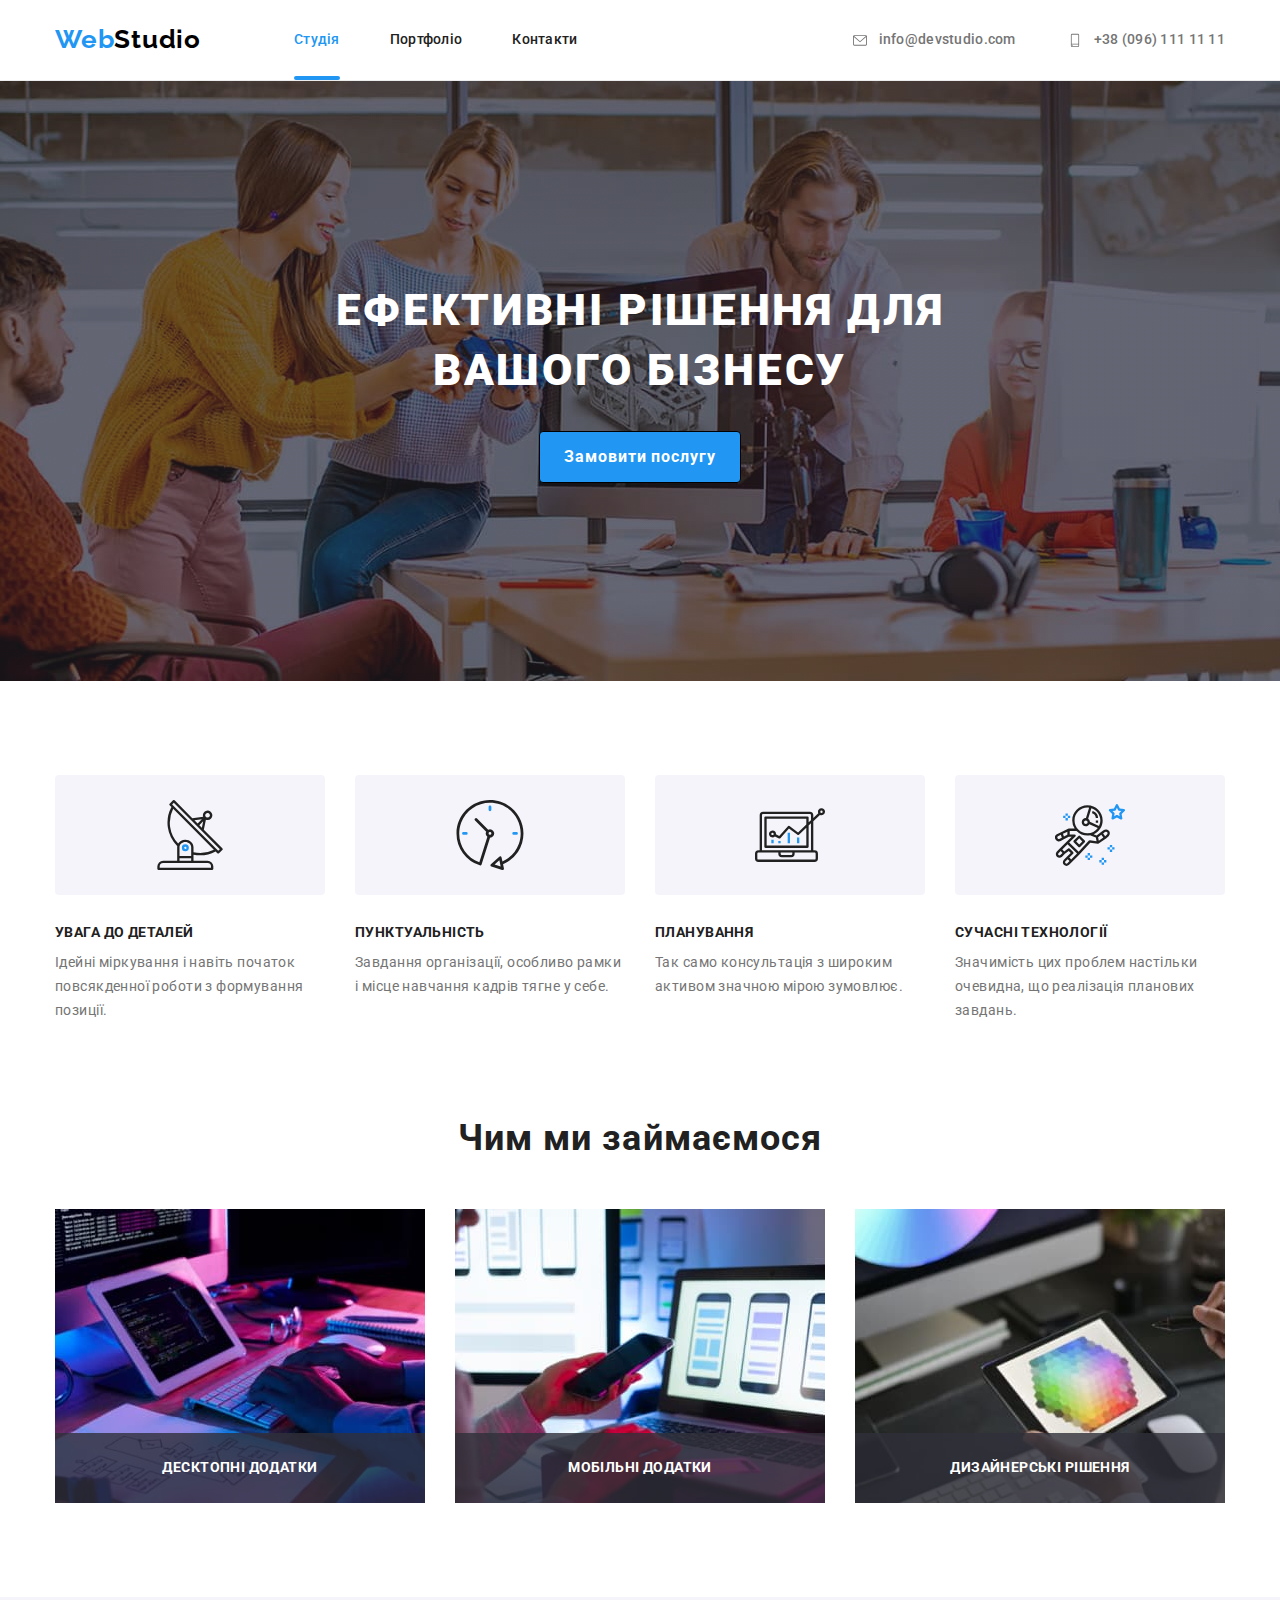
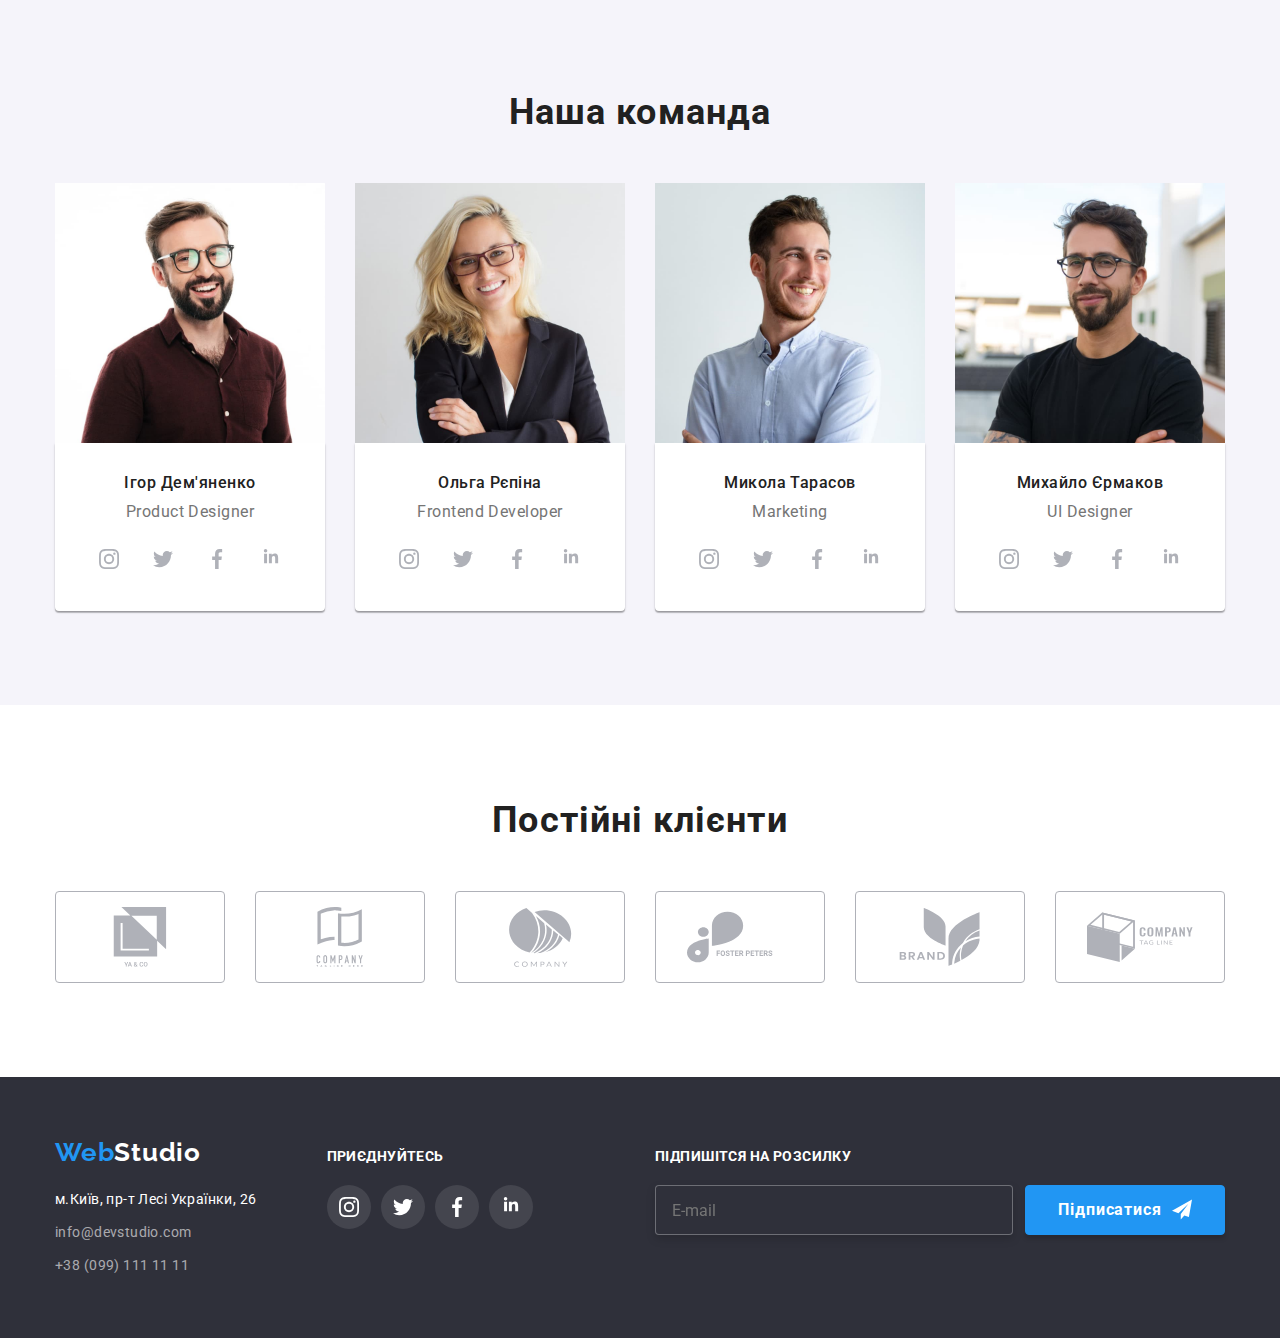
==== index.html @ d444d30b "add-files" ====
<!DOCTYPE html>
<html lang="uk">
  <head>
    <meta charset="UTF-8">
    <meta http-equiv="X-UA-Compatible" content="IE=edge">
    <meta name="viewport" content="width=device-width, initial-scale=1.0">
    <title lang="en">WebStudio (Version 2.1)</title>
    <link rel="preconnect" href="https://fonts.googleapis.com">
    <link rel="preconnect" href="https://fonts.gstatic.com" crossorigin>
    <link href="https://fonts.googleapis.com/css2?family=Raleway:wght@700&family=Roboto:wght@400;500;700;900&display=swap" rel="stylesheet">
    <link rel="stylesheet" href="./css/modern-normalize.css">
    <link rel="stylesheet" href="./css/styles.css">
  </head>
  <body>
    <header class="header-border">
      <div class="container main-nav"> 
        <nav class="main-nav">
          <a class="logo link" href="./index.html" lang="en"><span class="logo-web">Web</span><span class="logo-studio-header">Studio</span></a>
          <ul class="nav-list list">
            <li class="item"><a class="active current link" href="./index.html">Студія</a></li>
            <li class="item"><a class="active link" href="./portfolio.html">Портфоліо</a></li>
            <li class="item"><a class="active link" href="">Контакти</a></li>
          </ul>
        </nav>
        <ul class="header-contact list">
          <li class="item">
            <a class="header-icon-link link" href="mailto:info@devstudio.com" target="_blank" lang="en">
              <svg
                width="18"
                height="14"
                class="header-icons">
                <use href="./images/icons.svg#icon-envelope"/>
               </svg>info@devstudio.com
            </a>
          </li>
          
          <li class="item"> 
            <a class="header-icon-link link" href="tel:+380961111111">
              <svg
                width="18"
                height="14"
                class="header-icons">
                <use href="./images/icons.svg#icon-smartphone"/>
              </svg>+38 (096) 111 11 11
            </a>
          </li>
        </ul>
      </div>
    </header>
    <main>  
      <section class="section hero-bg">
        <div class="container">
          <h1 class="hero-title">Ефективні рішення для вашого бізнесу</h1>
          <button  class="hero-btn" type="button" data-modal-open>Замовити послугу</button>  
        </div>
      </section>    

      <section class="section">
        <div class="container">
          <h2 class="title" hidden>Наші пріорітети</h2>
          <ul class="skills list">
            <li class="item">
              <div class="skills-icon-place">
                <svg
                  width="70"
                  height="70"
                  class="skills-icon">
                  <use href="./images/icons.svg#icon-antenna"/>
                </svg>
              </div> 
              <h3 class="subtitle">Увага до деталей</h3>
              <p class="about">
                Ідейні міркування і навіть початок повсякденної роботи з формування позиції.
              </p>
            </li>
            <li class="item">
              <div class="skills-icon-place">
                <svg
                  width="70"
                  height="70"
                  class="skills-icon">
                  <use href="./images/icons.svg#icon-clock"/>
                </svg>
              </div> 
              <h3 class="subtitle">Пунктуальність</h3>
              <p class="about">
                Завдання організації, особливо рамки і місце навчання кадрів тягне у себе.
              </p>
            </li>
            <li class="item">
              <div class="skills-icon-place">
                <svg
                  width="70"
                  height="70"
                  class="skills-icon">
                  <use href="./images/icons.svg#icon-diagram"/>
                </svg>
              </div> 
              <h3 class="subtitle">Планування</h3>
              <p class="about">
                Так само консультація з широким активом значною мірою зумовлює.
              </p>
            </li>
            <li class="item">
              <div class="skills-icon-place">
                <svg
                  width="70"
                  height="70"
                  class="skills-icon">
                  <use href="./images/icons.svg#icon-astronaut"/>
                </svg>
              </div> 
              <h3 class="subtitle">Сучасні технології</h3>
              <p class="about">
                Значимість цих проблем настільки очевидна, що реалізація планових завдань.
              </p>
            </li>
          </ul>
        </div>
      </section>

      <section class="section no-padding">
        <div class="container">
          <h2 class="title">Чим ми займаємося</h2>
          <ul class="our-work list">
            <li class="item">
              <div class="img-box">
                <img src="./images/our_work/box_1.jpg" alt="чоловік працюючий за комп'ютером" width="370" height="294">
                <p class="label">Десктопні додатки</p>
              </div>
            </li>
            <li class="item">
              <div class="img-box">
                <img src="./images/our_work/box_2.jpg" alt="чоловік з телефоном в руці" width="370" height="294">
                <p class="label">Мобільні додатки</p>
              </div>
            </li>
            <li class="item">
              <div class="img-box">
                <img src="./images/our_work/box_3.jpg" alt="чоловік тримає в руці планшет" width="370" height="294">
                <p class="label">Дизайнерські рішення</p>
              </div>
            </li>
          </ul>
        </div>
      </section>

      <section class="section our-team-bg">
        <div class="container">
          <h2 class="title">Наша команда</h2>
          <ul class="our-team list list">
            <li class="item">
              <img
                src="./images/our_team/igor_demjanenko.jpg"
                alt="усміхнений чоловік"
                width="270"
                height="260">
              <div class="team-title">
                <h3 class="member-name">Ігор Дем'яненко</h3>
                <p class="member-about" lang="en">Product Designer</p>
                <ul class="team-soc-list list">
                    <li class="team-soc-items">
                      <a href="#" class="team-soc-link link">
                        <svg
                          width="20"
                          height="20"
                          class="team-soc-icons">
                        <use href="./images/icons.svg#icon-instagram"/>
                        </svg> 
                      </a>
                    </li>

                    <li class="team-soc-items">
                      <a href="#" class="team-soc-link link">
                        <svg
                          width="20"
                          height="20"
                          class="team-soc-icons">
                        <use href="./images/icons.svg#icon-twitter"/>
                        </svg> 
                      </a>
                    </li>

                    <li class="team-soc-items">
                      <a href="#" class="team-soc-link link">
                        <svg
                          width="20"
                          height="20"
                          class="team-soc-icons">
                        <use href="./images/icons.svg#icon-facebook"/>
                        </svg> 
                      </a>
                    </li>

                    <li class="team-soc-items">
                      <a href="#" class="team-soc-link link">
                        <svg
                          width="20"
                          height="20"
                          class="team-soc-icons">
                        <use href="./images/icons.svg#icon-linkedin"/>
                        </svg> 
                      </a>
                    </li>
                </ul>
              </div>
            </li>
            <li class="item">
              <img
                src="./images/our_team/olga_repina.jpg"
                alt="усміхнена жінка"
                width="270"
                height="260">
              <div class="team-title">
                <h3 class="member-name">Ольга Рєпіна</h3>
                <p class="member-about" lang="en">Frontend Developer</p>
                <ul class="team-soc-list list">
                    <li class="team-soc-items">
                      <a href="#" class="team-soc-link link">
                        <svg
                          width="20"
                          height="20"
                          class="team-soc-icons">
                        <use href="./images/icons.svg#icon-instagram"/>
                        </svg> 
                      </a>
                    </li>
                    <li class="team-soc-items">
                      <a href="#" class="team-soc-link link">
                        <svg
                          width="20"
                          height="20"
                          class="team-soc-icons">
                        <use href="./images/icons.svg#icon-twitter"/>
                        </svg> 
                      </a>
                    </li>
                    <li class="team-soc-items">
                      <a href="#" class="team-soc-link link">
                        <svg
                          width="20"
                          height="20"
                          class="team-soc-icons">
                        <use href="./images/icons.svg#icon-facebook"/>
                        </svg> 
                      </a>
                    </li>
                    <li class="team-soc-items">
                      <a href="#" class="team-soc-link link">
                        <svg
                          height="20"
                          class="team-soc-icons">
                        <use href="./images/icons.svg#icon-linkedin"/>
                        </svg> 
                      </a>
                    </li>
                </ul>
              </div>
            </li>
            <li class="item">
              <img
                src="./images/our_team/nikolay_tarasov.jpg"
                alt="усміхнений чоловік"
                width="270"
                height="260">
              <div class="team-title">
                <h3 class="member-name">Микола Тарасов</h3>
                <p class="member-about" lang="en">Marketing</p>
                <ul class="team-soc-list list">
                    <li class="team-soc-items">
                      <a href="#" class="team-soc-link link">
                        <svg
                          width="20"
                          height="20"
                          class="team-soc-icons">
                        <use href="./images/icons.svg#icon-instagram"/>
                        </svg> 
                      </a>
                    </li>
                    <li class="team-soc-items">
                      <a href="#" class="team-soc-link link">
                        <svg
                          width="20"
                          height="20"
                          class="team-soc-icons">
                        <use href="./images/icons.svg#icon-twitter"/>
                        </svg> 
                      </a>
                    </li>
                    <li class="team-soc-items">
                      <a href="#" class="team-soc-link link">
                        <svg
                          width="20"
                          height="20"
                          class="team-soc-icons">
                        <use href="./images/icons.svg#icon-facebook"/>
                        </svg> 
                      </a>
                    </li>
                    <li class="team-soc-items">
                      <a href="#" class="team-soc-link link">
                        <svg
                          width="20"
                          height="20"
                          class="team-soc-icons">
                        <use href="./images/icons.svg#icon-linkedin"/>
                        </svg> 
                      </a>
                    </li>
                </ul>
              </div>
              </li>
            <li class="item">
              <img
                src="./images/our_team/mihail_ermakov.jpg"
                alt="усміхнений чоловік"
                width="270"
                height="260">
              <div class="team-title">
                <h3 class="member-name">Михайло Єрмаков</h3>
                <p class="member-about" lang="en">UI Designer</p>
                <ul class="team-soc-list list">
                    <li class="team-soc-items">
                      <a href="#" class="team-soc-link link">
                        <svg
                          width="20"
                          height="20"
                          class="team-soc-icons">
                        <use href="./images/icons.svg#icon-instagram"/>
                        </svg> 
                      </a>
                    </li>

                    <li class="team-soc-items">
                      <a href="#" class="team-soc-link link">
                        <svg
                          width="20"
                          height="20"
                          class="team-soc-icons">
                        <use href="./images/icons.svg#icon-twitter"/>
                        </svg> 
                      </a>
                    </li>

                    <li class="team-soc-items">
                      <a href="#" class="team-soc-link link">
                        <svg
                          width="20"
                          height="20"
                          class="team-soc-icons">
                        <use href="./images/icons.svg#icon-facebook"/>
                        </svg> 
                      </a>
                    </li>

                    <li class="team-soc-items">
                      <a href="#" class="team-soc-link link">
                        <svg
                          width="20"
                          height="20"
                          class="team-soc-icons">
                        <use href="./images/icons.svg#icon-linkedin"/>
                        </svg> 
                      </a>
                    </li>
                </ul>
              </div>
            </li>
          </ul>
        </div>
      </section>

      <section class="section">
        <div class="client-section container">
          <h2 class="title">Постійні клієнти</h2>
          <ul class="client-list list">
            <li class="client-item">
              <a href="#" class="client-link link">
                <svg
                  width="106"
                  height="60"
                  class="client-icon">
                  <use href="./images/icons.svg#icon-client"/>
                </svg> 
              </a>
            </li>
            <li class="client-item">
              <a href="#" class="client-link link">
               <svg
                 width="106"
                 height="60"
                 class="client-icon">
                 <use href="./images/icons.svg#icon-client1"/>
               </svg> 
              </a>
            </li>
            <li class="client-item">
              <a href="#" class="client-link link">
                  <svg
                    width="106"
                    height="60"
                    class="client-icon">
                    <use href="./images/icons.svg#icon-client2"/>
                  </svg> 
              </a>
            </li>
            <li class="client-item">
              <a href="#" class="client-link link">
                <svg
                  width="106"
                  height="60"
                  class="client-icon">
                  <use href="./images/icons.svg#icon-client3"/>
                </svg> 
              </a>
            </li>
            <li class="client-item">
              <a href="#" class="client-link link">
                <svg
                 width="106"
                 height="60"
                 class="client-icon">
                 <use href="./images/icons.svg#icon-client4"/>
                </svg> 
              </a>
            </li>
            <li class="client-item">
              <a href="#" class="client-link link">
                <svg
                 width="106"
                 height="60"
                 class="client-icon">
                 <use href="./images/icons.svg#icon-client5"/>
               </svg> 
              </a>
            </li>
          </ul>

        </div>
      </section>
    </main>

<!-- FOOTER -->

    <footer class="footer">
      <div class="footer-blocks container">
        <div>
          <a class="logo-footer link" href="./index.html" lang="en"><span class="logo-web">Web</span><span class="logo-studio-footer">Studio</span></a>
          <ul class="footer-adress-block list">
            <li>
              <a class="footer-adress link" href="https://goo.gl/maps/M9eBpiQ83PVmo5ni9" target="_blank">м.Київ, пр-т Лесі Українки, 26</a>
            </li>
            <li>
              <a class="footer-contact link" href="mailto:info@example.com" target="_blank">info@devstudio.com</a>
            </li>
            <li>
              <a class="footer-contact link" href="tel:+380991111111"> +38 (099) 111 11 11</a>
            </li>
          </ul>
        </div>
        <div class="footer-soc-links">
          <p class="join-title">приєднуйтесь</p>
          <ul class="join-list list">
            <li class="footer-soc-items">
              <a href="#" class="footer-soc-link link">
                <svg width="20" height="20"
                  class="footer-soc-icons">
                  <use href="./images/icons.svg#icon-instagram"/>
                </svg> 
              </a>
            </li>
            <li class="footer-soc-items">
              <a href="#" class="footer-soc-link link">
                <svg width="20" height="20"
                  class="footer-soc-icons">
                  <use href="./images/icons.svg#icon-twitter"/>
                </svg> 
              </a>
            </li>
            <li class="footer-soc-items">
              <a href="#" class="footer-soc-link link">
                <svg width="20" height="20"
                  class="footer-soc-icons">
                  <use href="./images/icons.svg#icon-facebook"/>
                </svg> 
              </a>
            </li>
            <li class="footer-soc-items">
              <a href="#" class="footer-soc-link link">
                <svg width="20" height="20"
                  class="footer-soc-icons">
                  <use href="./images/icons.svg#icon-linkedin"/>
                </svg>
              </a>
            </li>
          </ul>
        </div>

        <div class="footer-email-block"> 
          <p class="join-title">підпишітся на розсилку</p>
          <form class="footer-join-box"> 
            <input type="email" class="footer-email-input" placeholder="E-mail">
            <button type="submit" class="footer-button">Підписатися
              <svg class="join-icon" width="30" height="30" >
                <use href="./images/icons.svg#icon-sign-up"/>
              </svg>        
            </button>
          </form>
        </div>

      </div>    
    </footer>
  
    <!-- backdrop -->
    
    <div class="backdrop is-hidden" data-modal>
      <div class="modal">
        <button type="button" class="modal-button-close" data-modal-close>
          <svg class="icon-close">
            <use href="./images/icons.svg#button-close"/>
          </svg>
        </button>
        <p class="modal-title">Залиште свої дані, ми вам передзвонимо</p>
        
        <form class="modal-form">
            <div class="modal-item">
              <label class="label-name">Ім'я</label>
                <div class="input-field">
                  <input type="text" class="modal-input" name="name">
                  <svg class="icon-modal" width="18" height="18" >
                    <use href="./images/icons.svg#icon-person-modal"/>
                  </svg>
                </div>
            </div>
            
            <div class="modal-item">
              <label class="label-name">Телефон</label>
                <div class="input-field">
                  <input type="tel" class="modal-input" name="tel">
                  <svg class="icon-modal" width="18" height="18" >
                    <use href="./images/icons.svg#icon-phone-modal"/>
                  </svg>
                </div>
            </div>
            
            <div class="modal-item">
              <label class="label-name">Пошта</label>
                <div class="input-field">
                  <input type="email" class="modal-input" name="email">
                  <svg class="icon-modal" width="18" height="18" >
                    <use href="./images/icons.svg#icon-email-modal"/>
                  </svg>
                </div>
            </div>
                      
            <div class="modal-item no-margin">
                <label class="label-name">Коментар</label>
                  <textarea name="comment" class="modal-comment" placeholder="Введіть текст"></textarea>
            </div>

          <div class="condition">
            <input class="condition-input" type="checkbox" name="condition-checkbox" id="condition-label">
            <label for="condition-label" class="condition-label">
              <span class="condition-icon">
                <svg>
                  <use href="./images/icons.svg#check-icon"/>
                </svg>
              </span>Погоджуюся з росилкою та приймаю
              <a class="link" href="#" target="_blank">
              <span class="condition-link">Умови договору</span>
              </a>   
            </label>
          </div>

          <button class="submit-button" type="submit">Відправити</button>
        </form>
      </div>
    </div>
    <script src="./js/modal.js"></script>
  </body>
</html>
---- css/styles.css ----
:root {
    --primary-page-color: #ffffff;
    --secondary-page-color: #F5F4FA;
    --primary-text-color: #212121;
    --secondary-text-color: #757575;
    --active-text-color: #2196F3;
    --not-active-icon-color: #AFB1B8;
    --overlay-project-color: rgba(33, 150, 243, 0.9);
    --cubic-bezier-primary: cubic-bezier(0.4, 0, 0.2, 1);
}

body {
    background-color:var(--primary-page-color);
    color: var(--primary-text-color);
    font-family: Roboto, sans-serif;
}

img {
    display: block;
    max-width: 100%;
    height: auto;
}

h1,
h2,
h3,
p,
ul {
    margin: 0;
}

.link {
    text-decoration: none;
}

.list {
    list-style-type: none;

    padding: 0;
    margin: 0;
}

.section {
    padding: 94px 0px;
}

.section.no-padding {
    padding-top: 0px;
}

.container {
    width: 1200px;
    margin: 0 auto;
    padding: 0 15px;
}

/*header styles*/

.logo {
    padding-top: 24px;
    padding-bottom: 25px;

    font-family: Raleway, sans-serif;
    font-weight: 700;
    font-size: 26px;
    line-height: 1.19;
    letter-spacing: 0.03em;
}
.logo-web {
    color: var(--active-text-color);
}

.logo-studio-header {
    color: #000000;
}

.main-nav {
    display: flex;
    align-items: center;
}

.nav-list {
    display: flex;
    margin-left: 93px;
}

.nav-list .item:not(:last-child) {
    margin-right: 50px;
} 

.nav-list .link {
    color:inherit;
    padding: 32px 0;
    display: block;

    font-weight: 500;
    font-size: 14px;
    line-height: 1.14;
    letter-spacing: 0.02em;

    transition-property: color;
    transition-duration: 250ms;
    transition-timing-function: var(--cubic-bezier-primary);
}

.header-contact .link {
    margin-left: auto;
    padding: 32px 0px;

    color: var(--secondary-text-color);
    font-weight: 500;
    font-size: 14px;
    line-height: 1.14;
    letter-spacing: 0.02em;

    transition-property: color;
    transition-duration: 250ms;
    transition-timing-function: var(--cubic-bezier-primary);
}

.nav-list .link:hover,
.nav-list .link:focus,
.header-contact .link:hover,
.header-contact .link:focus {
    color: var(--active-text-color);
}

.active {
    position: relative;
}

.active.current::after {
    content: "";
    position: absolute;
    bottom: 0px;

    display: block;
    width: 100%;
    height: 4px;
    background-color: var(--active-text-color);
    border-radius: 4px;
}

.nav-list .current {
    color: var(--active-text-color);
}

.header-contact {
    display: flex;
    margin-left: auto;
}

.header-contact .item:not(:last-child) {
    margin-right: 50px;
}

.header-icons {
    fill: currentColor;
    margin-right: 10px;
}

.header-icon-link {
    display: flex;
    align-items: center
}

.header-border {
    border-bottom: 1px solid #ECECEC;
}
/* main styles */

/* Hero styles */

.hero-bg {
    padding: 200px 0;
    margin: 0 auto;
    max-width: 1600px;
    max-height: 600px;

    text-align: center;
    background-color: #C4C4C4;
    background-image: linear-gradient(rgba(47, 48, 58, 0.4), rgba(47, 48, 58, 0.4)),
    url('../images/hero.jpg');
    background-repeat: no-repeat;
    background-position: center;
    background-size: cover;
    background-position: center;
}

.hero-title {
    width: 696px;
    margin: 0 auto 30px;
    color: #ffffff;
    font-weight: 900;
    font-size: 44px;
    line-height: 1.36;
    text-align: center;
    letter-spacing: 0.06em;
    text-transform: uppercase;
}

.hero-btn {
    padding: 10px 24px;    
    background-color: #2196F3;
    color: #ffffff;
    cursor: pointer;
    font-family:inherit;
    font-weight: 700;
    font-size: 16px;
    line-height: 1.88;
    letter-spacing: 0.06em;
    border: 1px solid #000000;
    border-radius: 4px;
}

/* Skills section */

.nopadding {
    padding-bottom: -94px;
}

.skills {
    display: flex;
}

.skills-icon-place {
    margin-bottom: 30px         ;
    display: flex;
    width: 270px;
    height: 120px;
    background-color: var(--secondary-page-color);
    border-radius: 4px;
    justify-content: center;
    align-items: center;
    
}

.skills .item:not(:last-child) {
    margin-right: 30px;
}


.skills-title {
    font-weight: 700;
    font-size: 36px;
    line-height: 1.17;
    text-align: center;
    letter-spacing: 0.03em;
}

.subtitle {
    margin-bottom: 10px;

    font-weight: 700;
    font-size: 14px;
    line-height: 1.14;
    letter-spacing: 0.03em;
    text-transform: uppercase;
}
.about {
    color: var(--secondary-text-color);
    font-size: 14px;
    line-height: 1.71;
    letter-spacing: 0.03em;
}

/* our-works section*/

.our-work {
    display: flex;
    flex-wrap: wrap;
    gap: 30px;
}

.our-work .item {
    flex-basis: calc(100%-60px) / 3;
}

.title {
    margin-bottom: 50px;

    font-weight: 700;
    font-size: 36px;
    line-height: 1.17;
    text-align: center;
    letter-spacing: 0.03em;
}

.img-box {
    display: flex;
    position: relative;
}

.label {
    

    position: absolute;
    width: 100%;
    height: 70px;
    bottom: 0;
    padding-top: 27px;
    padding-bottom: 27px;

    color: #ffffff;
    background-color: rgba(47, 48, 58, 0.8);
    font-weight: 700;
    font-size: 14px;
    line-height: 1.14;
    text-align: center;
    letter-spacing: 0.03em;
    text-transform: uppercase;
}

/* our-team section*/

.our-team-bg {
    background-color: var(--secondary-page-color);
}

.our-team {
    display: flex;
    flex-wrap: wrap;
    gap:30px;
}

.our-team .item {
    flex-basis: calc(100%-90px) / 4;
}

.team-title {
    padding-top:  30px;
    padding-bottom: 30px;
    
    background-color: var(--primary-page-color);
    box-shadow: 0px 1px 3px rgba(0, 0, 0, 0.12), 0px 1px 1px rgba(0, 0, 0, 0.14), 0px 2px 1px rgba(0, 0, 0, 0.2);
    border-radius: 0px 0px 4px 4px;
}
.member-name {
    margin-bottom: 10px;

    font-weight: 500;
    font-size: 16px;
    line-height: 1.19;
    letter-spacing: 0.03em;
    text-align: center;
}
.member-about {
    color: var(--secondary-text-color);
    font-size: 16px;
    line-height: 1.19;
    letter-spacing: 0.03em;
    text-align: center  ;
    margin-bottom: 16px;
}

.team-soc-list {
    display: flex;
    justify-content: center;
    align-items: center;
}

.team-soc-items {
    width: 44px;
    height: 44px;
 }

 .team-soc-link {
    fill: var(--not-active-icon-color);
    display: flex;
    width: 100%;
    height: 100%;
    border-radius: 50%;
    justify-content: center;
    align-items: center;

    transition-property: fill, background-color;
    transition-duration: 250ms;
    transition-timing-function: var(--cubic-bezier-primary);
}

.team-soc-link:hover,
.team-soc-link:focus {
    fill: #ffffff;
    background-color: var(--active-text-color);
}

.team-soc-items:not(:last-child) {
    margin-right: 10px;
}
/*Clients*/

.client-list {
    display: flex;
    margin-right: auto;
    margin-left: auto;
}

.client-item:not(:last-child) {
    margin-right: 30px;
}

.client-link {
    width: 170px;
    height: 92px;
    display: flex;
    fill:var(--not-active-icon-color);
    align-items: center;
    justify-content: center;
    border: #AFB1B8 1px solid;
    border-radius: 4px;
    
    transition-property: fill, border-color;
    transition-duration: 250ms;
    transition-timing-function: var(--cubic-bezier-primary);
}

.client-link:hover,
.client-link:focus {
    fill: var(--active-text-color);
    border-color: var(--active-text-color);
}   


/* footer styles */

.footer  {
    padding-bottom: 60px;
    padding-top: 60px;
    background-color: #2F303A;
;
}

.logo-studio-footer{
    color: #ffffff;
}

.logo-footer {
    margin-bottom: 20px;
    display: inline-block;

    font-family: Raleway, sans-serif;
    font-weight: 700;
    font-size: 26px;
    line-height: 1.19;
    letter-spacing: 0.03em;
}

.footer-adress-block {
    display: flex;
    flex-direction: column;
    gap: 9px;
}

.footer-adress {
    color: #ffffff;
    font-size: 14px;
    line-height: 1.71;
    letter-spacing: 0.03em;

    transition-property: color;
    transition-duration: 250ms;
    transition-timing-function: var(--cubic-bezier-primary);
}

.footer-contact {
    color: rgba(255, 255, 255, 0.6);
    font-size: 14px;
    line-height: 1.71;
    letter-spacing: 0.03em;

    transition-property: color;
    transition-duration: 250ms;
    transition-timing-function: var(--cubic-bezier-primary);
}

.footer-adress:hover,
.footer-adress:focus,
.footer-contact:hover,
.footer-contact:focus {
    color: var(--active-text-color);
}

.footer-blocks {
    display: flex;
    align-items: baseline;
}



.footer-soc-items {
    width: 44px;
    height: 44px;
 }

 .footer-soc-link {
    fill: #ffffff;
    background-color: rgba(255, 255, 255, 0.1);
    display: flex;
    width: 100%;
    height: 100%;
    border-radius: 50%;
    justify-content: center;
    align-items: center;

    transition-property: background-color;
    transition-duration: 250ms;
    transition-timing-function: var(--cubic-bezier-primary);
}

.footer-soc-link:hover,
.footer-soc-link:focus {
    background-color: var(--active-text-color);
}

.footer-soc-items:not(:last-child) {
    margin-right: 10px;
}

.footer-soc-links {
    margin-left: 70px;
}

.join-list {
    display: flex;
    justify-content: center;
    align-items: center;
}

.join-title {   
    margin-bottom: 20px;

    font-weight: 700;
    font-size: 14px;
    line-height: 1.14;
    letter-spacing: 0.03em;
    text-transform: uppercase;  
    color: #FFFFFF;
}

.footer-email-block {
    margin-left: auto;
}

.footer-join-box {
    display: flex;
}

.join-icon {
    padding-left: 10px;
}

.footer-button {
    display: flex;
    align-items: center;
    justify-content: center;
    width: 200px;
    height: 50px;
    margin-left: 12px;
    cursor: pointer;

    font-weight: 700;
    font-size: 16px;
    line-height: 1.88;
    letter-spacing: 0.06em;

    color: #ffffff;
    background-color: var(--active-text-color);
    border: 1px solid var(--active-text-color);
    box-shadow: 0px 4px 4px rgba(0, 0, 0, 0.15);
    border-radius: 4px;
}

.footer-email-input {
    width: 358px;
    height: 50px;
    padding-left: 16px;
    background-color: #2F303A;
    color: #ffffff;
    border: 1px solid rgba(255, 255, 255, 0.3);
    filter: drop-shadow(0px 4px 4px rgba(0, 0, 0, 0.15));
    border-radius: 4px;

}

/*PORTFOLIO main*/


/* filter buttons */

.filter {
    display: flex;
    justify-content: center;
    margin-bottom: 50px;
}

.filter .item:not(:last-child) {
    margin-right: 8px;
}

.filter-btn {
    padding: 6px 22px;
    background-color: #F5F4FA;
    border-radius: 4px;
    border: none;
    cursor: pointer;
    font-family: inherit;
    color: var(--primary-text-color);
    font-weight: 500;   
    font-size: 16px;
    line-height: 1.62;
    text-align: center;
    letter-spacing: 0.03em;

    transition-property: background-color, box-shadow, color;
    transition-duration: 250ms;
    transition-timing-function: var(--cubic-bezier-primary);
}

.filter-btn:hover,
.filter-btn:focus {
    background-color: var(--active-text-color);
    color: #ffffff;
    box-shadow: 0px 4px 4px rgba(0, 0, 0, 0.25);    
}
/* Portfolio Projects set */

.project-set {
    display: flex;
    flex-wrap: wrap;
    gap: 30px;    
}

.project-link {
    color: var(--primary-text-color);
    transition: box-shadow 250ms var(--cubic-bezier-primary);
}

.project-link:hover {
    box-shadow: 0px 4px 4px rgba(0, 0, 0, 0.25);
}

.project-name {
    font-weight: 700;
    font-size: 18px;
    line-height: 2;
    letter-spacing: 0.06em;
    margin-bottom: 4px;
}

.project-about {
    color: var(--secondary-text-color);
    font-size: 16px;
    line-height: 1.86;  
    letter-spacing: 0.03em;
}

.project-title {
    padding: 20px 24px;

    border-right: 1px solid #eeeeee;
    border-bottom: 1px solid #eeeeee;
    border-left: 1px solid #eeeeee;

}

.project-link {
    display: block;
}

.thumb {
    position: relative;
    overflow: hidden;
}

.overlay-project {
    position: absolute;
    display: flex;

    width: 100%;
    height: 100%;
    top: 0;
    transform: translateY(100%);
    
    background-color: var(--overlay-project-color);

    font-family: 'Roboto';
    font-style: normal; 
    font-weight: 400;
    font-size: 18px;
    line-height: 1.65;
    letter-spacing: 0.03em;
    color: #ffffff;
    align-items: center;
    justify-content: center;

    
    transition-property:  transform;
    transition-duration: 250ms;
    transition-timing-function: var(--cubic-bezier-primary);
}

.project-link:hover .overlay-project {
    transform: translateY(0);
}

.overlay-text {
    width: 322px;
}

/* backdrop */

.backdrop {
    position: fixed;
    top: 0px;
    left: 0px;

    width: 100%;
    height: 100%;
    background-color: rgba(0, 0, 0, 0.2);
    opacity: 1;

    transition-property: opacity;
    transition-duration: 250ms;
    transition-timing-function: var(--cubic-bezier-primary);

}

.backdrop.is-hidden {
    opacity: 0;
    pointer-events: none;
   
}

.modal {
    position: absolute;
    
    width: 528px;
    height: 581px;
    background-color: #ffffff;

    padding: 40px;    

    box-shadow: 0px 1px 3px rgba(0, 0, 0, 0.12), 0px 1px 1px rgba(0, 0, 0, 0.14), 0px 2px 1px rgba(0, 0, 0, 0.2);
    border-radius: 4px;

    top: 50%;
    left: 50%;

    transform: translate(-50%, -50%) scale(1);

    transition-property: transform;
    transition-duration: 250ms;
    transition-timing-function: var(--cubic-bezier-primary);
    
}
    

.backdrop.is-hidden .modal {
    transform: translate(-50%, -50%) scale(0.1);
}

.modal-button-close {
    position: absolute;
    right: 8px;
    top: 8px;
    
    width: 30px;
    height: 30px;
    border: 1px solid rgba(0, 0, 0, 0.1);
    border-radius: 50%;
    background-color: transparent;
    cursor: pointer;

    transition: fill 250ms var(--cubic-bezier-primary);
    
}

.modal-button-close:hover {
    fill: var(--active-text-color);
}

.icon-close {
    width: 100%;
    height: 100%;
}

.modal-title {
    color: var(--primary-text-color);
    font-weight: 700;
    font-size: 20px;
    line-height: 1.15;
    text-align: center;
    letter-spacing: 0.03em;

    margin-bottom: 12px;
    }

.modal-item {
    margin-bottom: 10px;
}

.modal-item.no-margin {
    margin-bottom: 0px;
}

.modal-input {
    width: 100%;
    height: 40px;

    padding-left: 42px;     

    border: 1px solid rgba(33, 33, 33, 0.2);
    border-radius: 4px;
    outline: 1px var(--active-text-color);

    transition-property: border-color;
    transition-duration: 250ms;
    transition-timing-function: var(--cubic-bezier-primary);
}

.icon-modal {
    position: absolute;
    top: 50%;
    left: 12px;
    transform: translateY(-50%);

    transition: fill 250ms var(--cubic-bezier-primary);
}

.modal-input:hover,
.modal-input:focus,
.modal-comment:hover,
.modal-comment:focus {
    border-color: var(--active-text-color);
}

.modal-input:focus + .icon-modal {
    fill: var(--active-text-color);
}

.modal-input:hover + .icon-modal {
    fill: var(--active-text-color);
}

.label-name {
    display: block;
    font-weight: 400;
    font-size: 12px;
    line-height: 1.17;
    letter-spacing: 0.01em;
    margin-bottom: 4px;
    color: var(--secondary-text-color);
}

.input-field {
    position: relative;
}

.modal-comment {
    display: block;

    width: 100%;
    height: 120px;        

    padding: 12px 16px;
    
    border: 1px solid rgba(33, 33, 33, 0.2);
    border-radius: 4px;
    resize: none;
   
    outline: 1px var(--active-text-color);

    transition-property: border-color;
    transition-duration: 250ms;
    transition-timing-function: var(--cubic-bezier-primary);
}

.condition {
    margin-top: 20px;
    margin-bottom: 30px;
}

.condition-label {
    display: flex;
    
    align-items: center;
    justify-content: center;

    cursor: pointer;

    font-size: 14px;
    line-height: 1.71;
    letter-spacing: 0.03em;
    color: var(--secondary-text-color);

}

.condition-icon {
    display: flex;
    width: 16px;
    height: 15px;
    margin-right: 7px;
    fill: #ffffff;
    align-items: center;
    justify-content: center;
    border: 2px solid #000000;
    border-radius: 2px;

    transition: background-color 250ms var(--cubic-bezier-primary),
                border-color 250ms var(--cubic-bezier-primary);

}

.condition-input:focus + .condition-label > .condition-icon {
    border-color: var(--active-text-color);
}

.condition-input:checked + .condition-label > .condition-icon {
    background-color: var(--active-text-color);
    border-color: var(--active-text-color);
}

.condition-link {   
    margin-left: 7px;
    color: var(--active-text-color);
    border-bottom: 1px solid var(--active-text-color);
}

.condition-input {
    position: absolute;
    width: 0px;
    height: 0px;
}   

.submit-button {
    display: block;
    
    margin-left: auto;
    margin-right: auto;

    width: 200px;
    height: 50px;
    font-weight: 700;
    font-size: 16px;
    line-height: 1.76;
    letter-spacing: 0.06em;
    cursor: pointer;

    color: #ffffff;
    background-color: var(--active-text-color);
    border-color: transparent;
    border-radius: 4px;
    box-shadow: 0px 4px 4px rgba(0, 0, 0, 0.15);

    transition-property: background-color;
    transition-duration: 250ms;
    transition-timing-function: var(--cubic-bezier-primary);
}

.submit-button:hover,
.submit-button:focus {
    background: #188CE8;
    box-shadow: 0px 4px 4px rgba(0, 0, 0, 0.15);
}
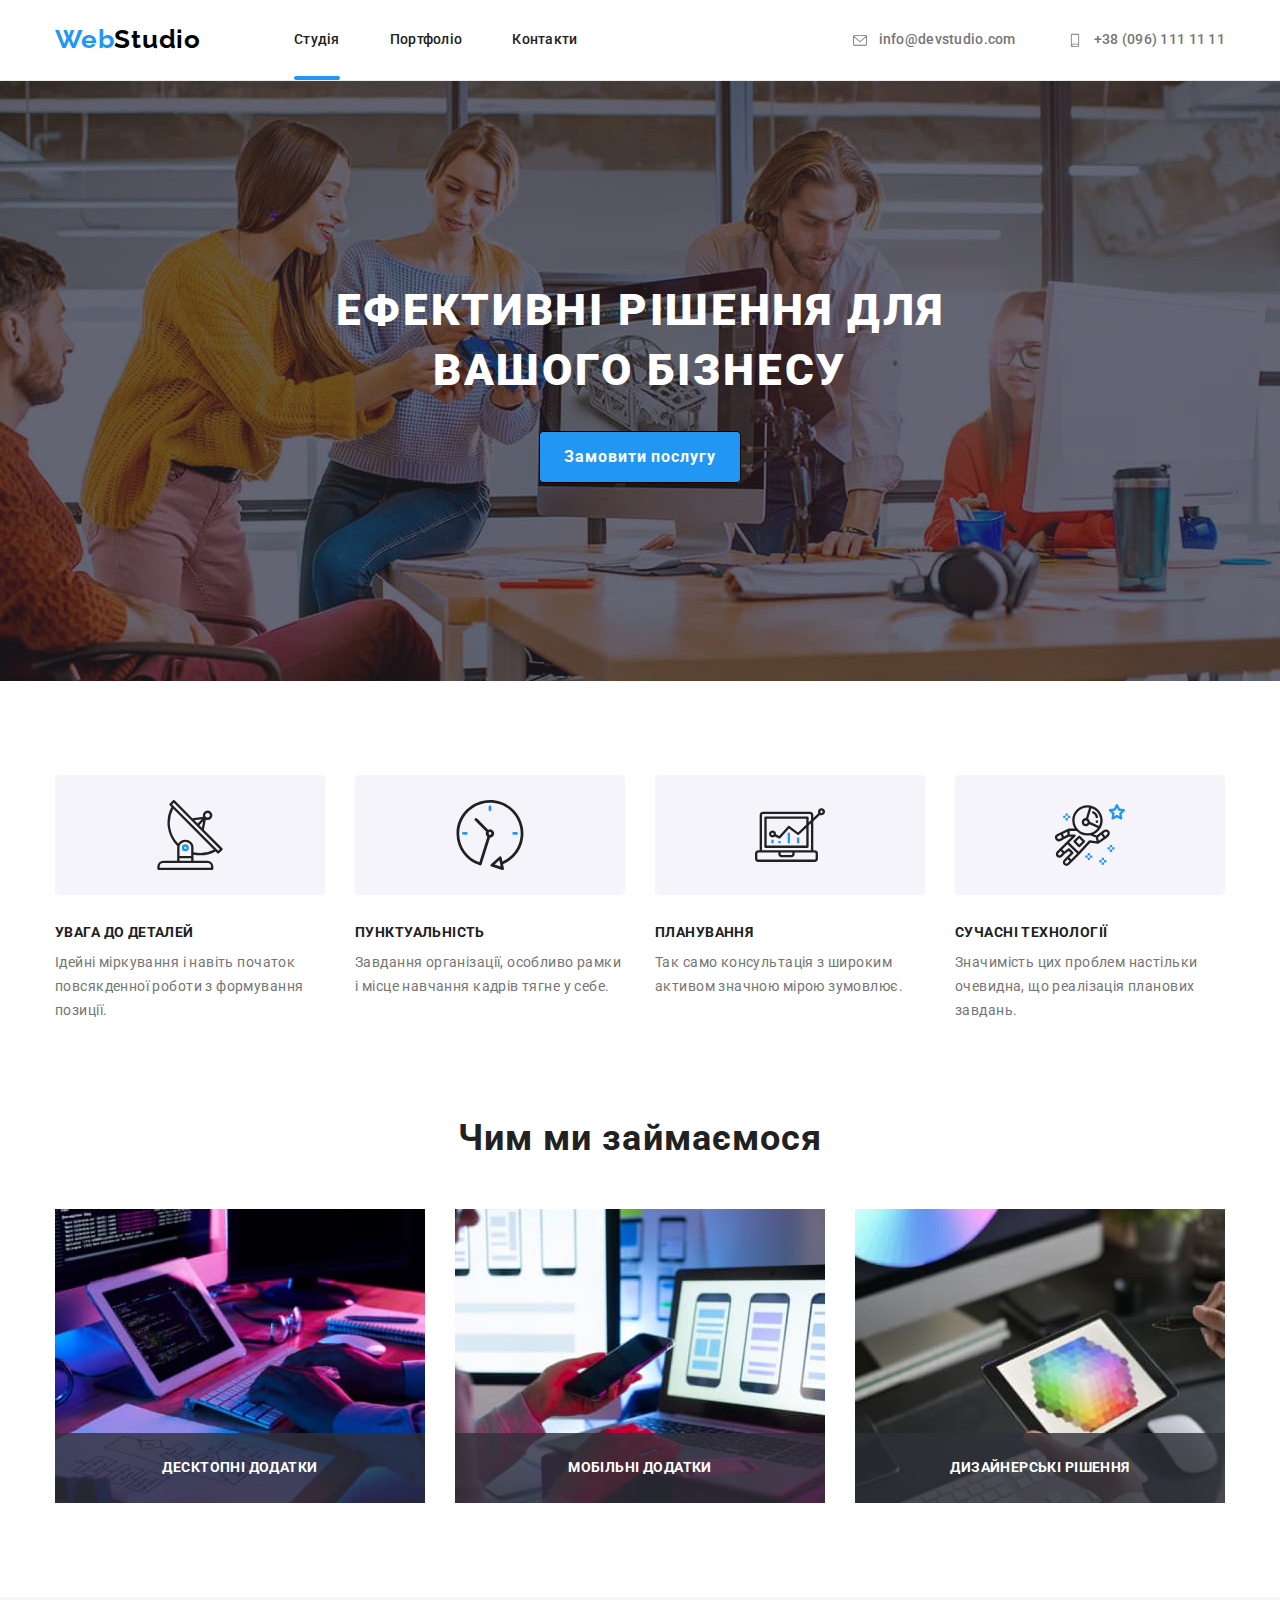
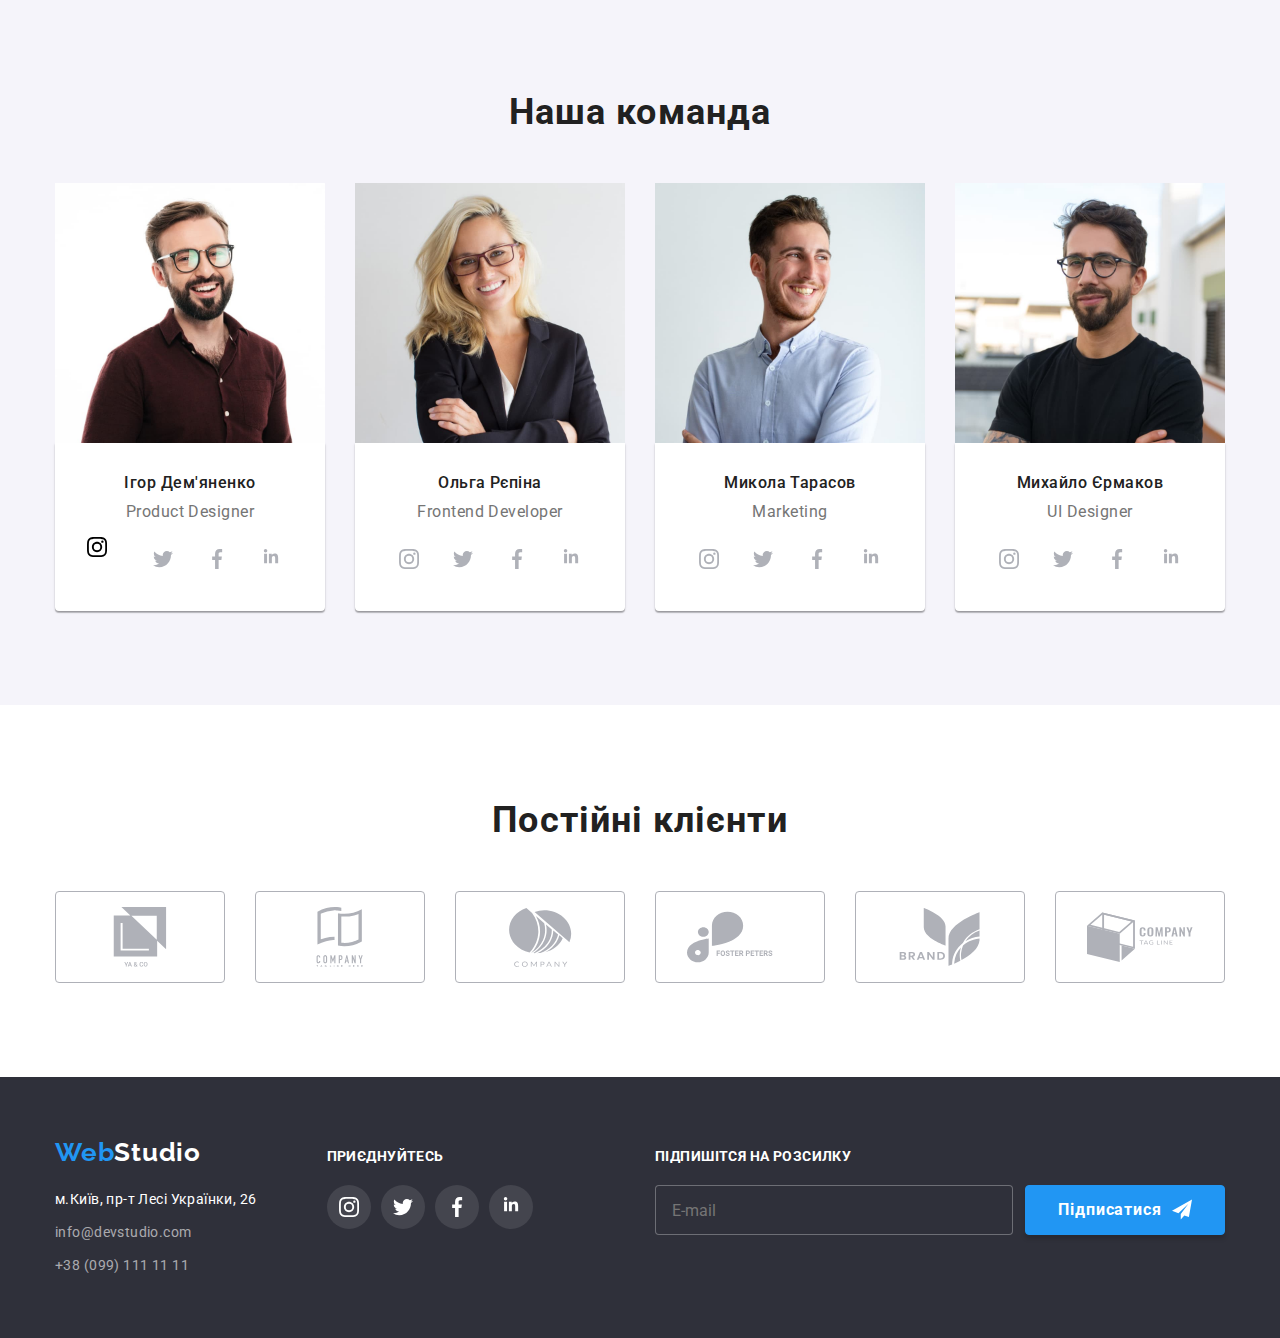
==== commit d9150665: "add-BEM-selections" ====
--- a/index.html
+++ b/index.html
@@ -9,37 +9,37 @@
     <link rel="preconnect" href="https://fonts.gstatic.com" crossorigin>
     <link href="https://fonts.googleapis.com/css2?family=Raleway:wght@700&family=Roboto:wght@400;500;700;900&display=swap" rel="stylesheet">
     <link rel="stylesheet" href="./css/modern-normalize.css">
-    <link rel="stylesheet" href="./css/styles.css">
+    <link rel="stylesheet" href="./css/main.min.css">
   </head>
   <body>
-    <header class="header-border">
-      <div class="container main-nav"> 
-        <nav class="main-nav">
-          <a class="logo link" href="./index.html" lang="en"><span class="logo-web">Web</span><span class="logo-studio-header">Studio</span></a>
-          <ul class="nav-list list">
+    <header class="header">
+      <div class="container navigation">
+        <nav class="navigation">
+          <a class="logo link" href="./index.html" lang="en"><span class="logo__web">Web</span><span class="logo__studio">Studio</span></a>
+          <ul class="navigation__list list">
             <li class="item"><a class="active current link" href="./index.html">Студія</a></li>
             <li class="item"><a class="active link" href="./portfolio.html">Портфоліо</a></li>
             <li class="item"><a class="active link" href="">Контакти</a></li>
           </ul>
         </nav>
-        <ul class="header-contact list">
+        <ul class="contacts list">
           <li class="item">
-            <a class="header-icon-link link" href="mailto:info@devstudio.com" target="_blank" lang="en">
+            <a class="contacts__link link" href="mailto:info@devstudio.com" target="_blank" lang="en">
               <svg
                 width="18"
                 height="14"
-                class="header-icons">
+                class="contacts__icons">
                 <use href="./images/icons.svg#icon-envelope"/>
                </svg>info@devstudio.com
             </a>
           </li>
           
           <li class="item"> 
-            <a class="header-icon-link link" href="tel:+380961111111">
+            <a class="contacts__link link" href="tel:+380961111111">
               <svg
                 width="18"
                 height="14"
-                class="header-icons">
+                class="contacts__icons">
                 <use href="./images/icons.svg#icon-smartphone"/>
               </svg>+38 (096) 111 11 11
             </a>
@@ -48,70 +48,70 @@
       </div>
     </header>
     <main>  
-      <section class="section hero-bg">
+      <section class="section hero">
         <div class="container">
-          <h1 class="hero-title">Ефективні рішення для вашого бізнесу</h1>
-          <button  class="hero-btn" type="button" data-modal-open>Замовити послугу</button>  
+          <h1 class="hero__title">Ефективні рішення для вашого бізнесу</h1>
+          <button  class="hero__btn" type="button" data-modal-open>Замовити послугу</button>  
         </div>
       </section>    
 
       <section class="section">
         <div class="container">
           <h2 class="title" hidden>Наші пріорітети</h2>
-          <ul class="skills list">
-            <li class="item">
-              <div class="skills-icon-place">
+          <ul class="skills__list list">
+            <li class="item">
+              <div class="skills__icon">
                 <svg
                   width="70"
                   height="70"
-                  class="skills-icon">
+                  class="skills__svg">
                   <use href="./images/icons.svg#icon-antenna"/>
                 </svg>
               </div> 
-              <h3 class="subtitle">Увага до деталей</h3>
-              <p class="about">
+              <h3 class="skills__title">Увага до деталей</h3>
+              <p class="skills__about">
                 Ідейні міркування і навіть початок повсякденної роботи з формування позиції.
               </p>
             </li>
             <li class="item">
-              <div class="skills-icon-place">
+              <div class="skills__icon">
                 <svg
                   width="70"
                   height="70"
-                  class="skills-icon">
+                  class="skills__svg">
                   <use href="./images/icons.svg#icon-clock"/>
                 </svg>
               </div> 
-              <h3 class="subtitle">Пунктуальність</h3>
-              <p class="about">
+              <h3 class="skills__title">Пунктуальність</h3>
+              <p class="skills__about">
                 Завдання організації, особливо рамки і місце навчання кадрів тягне у себе.
               </p>
             </li>
             <li class="item">
-              <div class="skills-icon-place">
+              <div class="skills__icon">
                 <svg
                   width="70"
                   height="70"
-                  class="skills-icon">
+                  class="skills__svg">
                   <use href="./images/icons.svg#icon-diagram"/>
                 </svg>
               </div> 
-              <h3 class="subtitle">Планування</h3>
-              <p class="about">
+              <h3 class="skills__title">Планування</h3>
+              <p class="skills__about">
                 Так само консультація з широким активом значною мірою зумовлює.
               </p>
             </li>
             <li class="item">
-              <div class="skills-icon-place">
+              <div class="skills__icon">
                 <svg
                   width="70"
                   height="70"
-                  class="skills-icon">
+                  class="skills__svg">
                   <use href="./images/icons.svg#icon-astronaut"/>
                 </svg>
               </div> 
-              <h3 class="subtitle">Сучасні технології</h3>
-              <p class="about">
+              <h3 class="skills__title">Сучасні технології</h3>
+              <p class="skills__about">
                 Значимість цих проблем настільки очевидна, що реалізація планових завдань.
               </p>
             </li>
@@ -121,83 +121,79 @@
 
       <section class="section no-padding">
         <div class="container">
-          <h2 class="title">Чим ми займаємося</h2>
-          <ul class="our-work list">
-            <li class="item">
-              <div class="img-box">
+          <h2 class="our-work__title">Чим ми займаємося</h2>
+          <ul class="our-work__list list">
+            <li class="item">
+              <div class="our-work__img-box">
                 <img src="./images/our_work/box_1.jpg" alt="чоловік працюючий за комп'ютером" width="370" height="294">
-                <p class="label">Десктопні додатки</p>
-              </div>
-            </li>
-            <li class="item">
-              <div class="img-box">
+                <p class="our-work__label">Десктопні додатки</p>
+              </div>
+            </li>
+            <li class="item">
+              <div class="our-work__img-box">
                 <img src="./images/our_work/box_2.jpg" alt="чоловік з телефоном в руці" width="370" height="294">
-                <p class="label">Мобільні додатки</p>
-              </div>
-            </li>
-            <li class="item">
-              <div class="img-box">
+                <p class="our-work__label">Мобільні додатки</p>
+              </div>
+            </li>
+            <li class="item">
+              <div class="our-work__img-box">
                 <img src="./images/our_work/box_3.jpg" alt="чоловік тримає в руці планшет" width="370" height="294">
-                <p class="label">Дизайнерські рішення</p>
+                <p class="our-work__label">Дизайнерські рішення</p>
               </div>
             </li>
           </ul>
         </div>
       </section>
 
-      <section class="section our-team-bg">
+      <section class="section our-team">
         <div class="container">
-          <h2 class="title">Наша команда</h2>
-          <ul class="our-team list list">
+          <h2 class="our-team__title">Наша команда</h2>
+          <ul class="our-team__list list">
             <li class="item">
               <img
                 src="./images/our_team/igor_demjanenko.jpg"
                 alt="усміхнений чоловік"
                 width="270"
                 height="260">
-              <div class="team-title">
-                <h3 class="member-name">Ігор Дем'яненко</h3>
-                <p class="member-about" lang="en">Product Designer</p>
-                <ul class="team-soc-list list">
-                    <li class="team-soc-items">
+              <div class="our-team__member">
+                <h3 class="our-team__name">Ігор Дем'яненко</h3>
+                <p class="our-team__about" lang="en">Product Designer</p>
+                <ul class="our-team__soc-list list">
+                    <li class="our-team__soc-items">
                       <a href="#" class="team-soc-link link">
                         <svg
                           width="20"
-                          height="20"
-                          class="team-soc-icons">
+                          height="20">
                         <use href="./images/icons.svg#icon-instagram"/>
                         </svg> 
                       </a>
                     </li>
 
-                    <li class="team-soc-items">
-                      <a href="#" class="team-soc-link link">
-                        <svg
-                          width="20"
-                          height="20"
-                          class="team-soc-icons">
+                    <li class="our-team__soc-items">
+                      <a href="#" class="our-team__soc-link link">
+                        <svg
+                          width="20"
+                          height="20">
                         <use href="./images/icons.svg#icon-twitter"/>
                         </svg> 
                       </a>
                     </li>
 
-                    <li class="team-soc-items">
-                      <a href="#" class="team-soc-link link">
-                        <svg
-                          width="20"
-                          height="20"
-                          class="team-soc-icons">
+                    <li class="our-team__soc-items">
+                      <a href="#" class="our-team__soc-link link">
+                        <svg
+                          width="20"
+                          height="20">
                         <use href="./images/icons.svg#icon-facebook"/>
                         </svg> 
                       </a>
                     </li>
 
-                    <li class="team-soc-items">
-                      <a href="#" class="team-soc-link link">
-                        <svg
-                          width="20"
-                          height="20"
-                          class="team-soc-icons">
+                    <li class="our-team__soc-items">
+                      <a href="#" class="our-team__soc-link link">
+                        <svg
+                          width="20"
+                          height="20">
                         <use href="./images/icons.svg#icon-linkedin"/>
                         </svg> 
                       </a>
@@ -211,45 +207,42 @@
                 alt="усміхнена жінка"
                 width="270"
                 height="260">
-              <div class="team-title">
-                <h3 class="member-name">Ольга Рєпіна</h3>
-                <p class="member-about" lang="en">Frontend Developer</p>
-                <ul class="team-soc-list list">
-                    <li class="team-soc-items">
-                      <a href="#" class="team-soc-link link">
-                        <svg
-                          width="20"
-                          height="20"
-                          class="team-soc-icons">
+              <div class="our-team__member">
+                <h3 class="our-team__name">Ольга Рєпіна</h3>
+                <p class="our-team__about" lang="en">Frontend Developer</p>
+                <ul class="our-team__soc-list list">
+                    <li class="our-team__soc-items">
+                      <a href="#" class="our-team__soc-link link">
+                        <svg
+                          width="20"
+                          height="20">
                         <use href="./images/icons.svg#icon-instagram"/>
                         </svg> 
                       </a>
                     </li>
-                    <li class="team-soc-items">
-                      <a href="#" class="team-soc-link link">
-                        <svg
-                          width="20"
-                          height="20"
-                          class="team-soc-icons">
+                    <li class="our-team__soc-items">
+                      <a href="#" class="our-team__soc-link link">
+                        <svg
+                          width="20"
+                          height="20">
                         <use href="./images/icons.svg#icon-twitter"/>
                         </svg> 
                       </a>
                     </li>
-                    <li class="team-soc-items">
-                      <a href="#" class="team-soc-link link">
-                        <svg
-                          width="20"
-                          height="20"
-                          class="team-soc-icons">
+                    <li class="our-team__soc-items">
+                      <a href="#" class="our-team__soc-link link">
+                        <svg
+                          width="20"
+                          height="20">
                         <use href="./images/icons.svg#icon-facebook"/>
                         </svg> 
                       </a>
                     </li>
-                    <li class="team-soc-items">
-                      <a href="#" class="team-soc-link link">
-                        <svg
-                          height="20"
-                          class="team-soc-icons">
+                    <li class="our-team__soc-items">
+                      <a href="#" class="our-team__soc-link link">
+                        <svg
+                          width="20"
+                          height="20">
                         <use href="./images/icons.svg#icon-linkedin"/>
                         </svg> 
                       </a>
@@ -263,46 +256,42 @@
                 alt="усміхнений чоловік"
                 width="270"
                 height="260">
-              <div class="team-title">
-                <h3 class="member-name">Микола Тарасов</h3>
-                <p class="member-about" lang="en">Marketing</p>
-                <ul class="team-soc-list list">
-                    <li class="team-soc-items">
-                      <a href="#" class="team-soc-link link">
-                        <svg
-                          width="20"
-                          height="20"
-                          class="team-soc-icons">
+              <div class="our-team__member">
+                <h3 class="our-team__name">Микола Тарасов</h3>
+                <p class="our-team__about" lang="en">Marketing</p>
+                <ul class="our-team__soc-list list">
+                    <li class="our-team__soc-items">
+                      <a href="#" class="our-team__soc-link link">
+                        <svg
+                          width="20"
+                          height="20">
                         <use href="./images/icons.svg#icon-instagram"/>
                         </svg> 
                       </a>
                     </li>
-                    <li class="team-soc-items">
-                      <a href="#" class="team-soc-link link">
-                        <svg
-                          width="20"
-                          height="20"
-                          class="team-soc-icons">
+                    <li class="our-team__soc-items">
+                      <a href="#" class="our-team__soc-link link">
+                        <svg
+                          width="20"
+                          height="20">
                         <use href="./images/icons.svg#icon-twitter"/>
                         </svg> 
                       </a>
                     </li>
-                    <li class="team-soc-items">
-                      <a href="#" class="team-soc-link link">
-                        <svg
-                          width="20"
-                          height="20"
-                          class="team-soc-icons">
+                    <li class="our-team__soc-items">
+                      <a href="#" class="our-team__soc-link link">
+                        <svg
+                          width="20"
+                          height="20">
                         <use href="./images/icons.svg#icon-facebook"/>
                         </svg> 
                       </a>
                     </li>
-                    <li class="team-soc-items">
-                      <a href="#" class="team-soc-link link">
-                        <svg
-                          width="20"
-                          height="20"
-                          class="team-soc-icons">
+                    <li class="our-team__soc-items">
+                      <a href="#" class="our-team__soc-link link">
+                        <svg
+                          width="20"
+                          height="20">
                         <use href="./images/icons.svg#icon-linkedin"/>
                         </svg> 
                       </a>
@@ -316,49 +305,45 @@
                 alt="усміхнений чоловік"
                 width="270"
                 height="260">
-              <div class="team-title">
-                <h3 class="member-name">Михайло Єрмаков</h3>
-                <p class="member-about" lang="en">UI Designer</p>
-                <ul class="team-soc-list list">
-                    <li class="team-soc-items">
-                      <a href="#" class="team-soc-link link">
-                        <svg
-                          width="20"
-                          height="20"
-                          class="team-soc-icons">
+              <div class="our-team__member">
+                <h3 class="our-team__name">Михайло Єрмаков</h3>
+                <p class="our-team__about" lang="en">UI Designer</p>
+                <ul class="our-team__soc-list list">
+                    <li class="our-team__soc-items">
+                      <a href="#" class="our-team__soc-link link">
+                        <svg
+                          width="20"
+                          height="20">
                         <use href="./images/icons.svg#icon-instagram"/>
                         </svg> 
                       </a>
                     </li>
 
-                    <li class="team-soc-items">
-                      <a href="#" class="team-soc-link link">
-                        <svg
-                          width="20"
-                          height="20"
-                          class="team-soc-icons">
+                    <li class="our-team__soc-items">
+                      <a href="#" class="our-team__soc-link link">
+                        <svg
+                          width="20"
+                          height="20">
                         <use href="./images/icons.svg#icon-twitter"/>
                         </svg> 
                       </a>
                     </li>
 
-                    <li class="team-soc-items">
-                      <a href="#" class="team-soc-link link">
-                        <svg
-                          width="20"
-                          height="20"
-                          class="team-soc-icons">
+                    <li class="our-team__soc-items">
+                      <a href="#" class="our-team__soc-link link">
+                        <svg
+                          width="20"
+                          height="20">
                         <use href="./images/icons.svg#icon-facebook"/>
                         </svg> 
                       </a>
                     </li>
 
-                    <li class="team-soc-items">
-                      <a href="#" class="team-soc-link link">
-                        <svg
-                          width="20"
-                          height="20"
-                          class="team-soc-icons">
+                    <li class="our-team__soc-items">
+                      <a href="#" class="our-team__soc-link link">
+                        <svg
+                          width="20"
+                          height="20">
                         <use href="./images/icons.svg#icon-linkedin"/>
                         </svg> 
                       </a>
@@ -371,11 +356,11 @@
       </section>
 
       <section class="section">
-        <div class="client-section container">
-          <h2 class="title">Постійні клієнти</h2>
-          <ul class="client-list list">
-            <li class="client-item">
-              <a href="#" class="client-link link">
+        <div class="container">
+          <h2 class="client__title">Постійні клієнти</h2>
+          <ul class="client__list list">
+            <li class="client__item">
+              <a href="#" class="client__link link">
                 <svg
                   width="106"
                   height="60"
@@ -384,8 +369,8 @@
                 </svg> 
               </a>
             </li>
-            <li class="client-item">
-              <a href="#" class="client-link link">
+            <li class="client__item">
+              <a href="#" class="client__link link">
                <svg
                  width="106"
                  height="60"
@@ -394,8 +379,8 @@
                </svg> 
               </a>
             </li>
-            <li class="client-item">
-              <a href="#" class="client-link link">
+            <li class="client__item">
+              <a href="#" class="client__link link">
                   <svg
                     width="106"
                     height="60"
@@ -404,8 +389,8 @@
                   </svg> 
               </a>
             </li>
-            <li class="client-item">
-              <a href="#" class="client-link link">
+            <li class="client__item">
+              <a href="#" class="client__link link">
                 <svg
                   width="106"
                   height="60"
@@ -414,8 +399,8 @@
                 </svg> 
               </a>
             </li>
-            <li class="client-item">
-              <a href="#" class="client-link link">
+            <li class="client__item">
+              <a href="#" class="client__link link">
                 <svg
                  width="106"
                  height="60"
@@ -424,8 +409,8 @@
                 </svg> 
               </a>
             </li>
-            <li class="client-item">
-              <a href="#" class="client-link link">
+            <li class="client__item">
+              <a href="#" class="client__link link">
                 <svg
                  width="106"
                  height="60"
@@ -443,50 +428,50 @@
 <!-- FOOTER -->
 
     <footer class="footer">
-      <div class="footer-blocks container">
+      <div class="footer__blocks container">
         <div>
-          <a class="logo-footer link" href="./index.html" lang="en"><span class="logo-web">Web</span><span class="logo-studio-footer">Studio</span></a>
-          <ul class="footer-adress-block list">
+          <a class="logo-footer link" href="./index.html" lang="en"><span class="logo__web">Web</span><span class="logo__footer">Studio</span></a>
+          <ul class="footer__contacts list">
             <li>
-              <a class="footer-adress link" href="https://goo.gl/maps/M9eBpiQ83PVmo5ni9" target="_blank">м.Київ, пр-т Лесі Українки, 26</a>
+              <a class="footer__adress link" href="https://goo.gl/maps/M9eBpiQ83PVmo5ni9" target="_blank">м.Київ, пр-т Лесі Українки, 26</a>
             </li>
             <li>
-              <a class="footer-contact link" href="mailto:info@example.com" target="_blank">info@devstudio.com</a>
+              <a class="footer__contact link" href="mailto:info@example.com" target="_blank">info@devstudio.com</a>
             </li>
             <li>
-              <a class="footer-contact link" href="tel:+380991111111"> +38 (099) 111 11 11</a>
+              <a class="footer__contact link" href="tel:+380991111111"> +38 (099) 111 11 11</a>
             </li>
           </ul>
         </div>
         <div class="footer-soc-links">
-          <p class="join-title">приєднуйтесь</p>
-          <ul class="join-list list">
-            <li class="footer-soc-items">
-              <a href="#" class="footer-soc-link link">
+          <p class="footer-soc-links__title">приєднуйтесь</p>
+          <ul class="footer-soc-links__list list">
+            <li class="footer-soc-links__items">
+              <a href="#" class="footer-soc-links__link link">
                 <svg width="20" height="20"
                   class="footer-soc-icons">
                   <use href="./images/icons.svg#icon-instagram"/>
                 </svg> 
               </a>
             </li>
-            <li class="footer-soc-items">
-              <a href="#" class="footer-soc-link link">
+            <li class="footer-soc-links__items">
+              <a href="#" class="footer-soc-links__link link">
                 <svg width="20" height="20"
                   class="footer-soc-icons">
                   <use href="./images/icons.svg#icon-twitter"/>
                 </svg> 
               </a>
             </li>
-            <li class="footer-soc-items">
-              <a href="#" class="footer-soc-link link">
+            <li class="footer-soc-links__items">
+              <a href="#" class="footer-soc-links__link link">
                 <svg width="20" height="20"
                   class="footer-soc-icons">
                   <use href="./images/icons.svg#icon-facebook"/>
                 </svg> 
               </a>
             </li>
-            <li class="footer-soc-items">
-              <a href="#" class="footer-soc-link link">
+            <li class="footer-soc-links__items">
+              <a href="#" class="footer-soc-links__link link">
                 <svg width="20" height="20"
                   class="footer-soc-icons">
                   <use href="./images/icons.svg#icon-linkedin"/>
@@ -496,11 +481,11 @@
           </ul>
         </div>
 
-        <div class="footer-email-block"> 
-          <p class="join-title">підпишітся на розсилку</p>
-          <form class="footer-join-box"> 
-            <input type="email" class="footer-email-input" placeholder="E-mail">
-            <button type="submit" class="footer-button">Підписатися
+        <div class="footer-email"> 
+          <p class="footer-email__title">підпишітся на розсилку</p>
+          <form class="footer-email__join"> 
+            <input type="email" class="footer-email__input" placeholder="E-mail">
+            <button type="submit" class="footer-email__button">Підписатися
               <svg class="join-icon" width="30" height="30" >
                 <use href="./images/icons.svg#icon-sign-up"/>
               </svg>        
@@ -515,64 +500,64 @@
     
     <div class="backdrop is-hidden" data-modal>
       <div class="modal">
-        <button type="button" class="modal-button-close" data-modal-close>
-          <svg class="icon-close">
+        <button type="button" class="modal__button-close" data-modal-close>
+          <svg class="modal__icon-close">
             <use href="./images/icons.svg#button-close"/>
           </svg>
         </button>
-        <p class="modal-title">Залиште свої дані, ми вам передзвонимо</p>
+        <p class="modal__title">Залиште свої дані, ми вам передзвонимо</p>
         
         <form class="modal-form">
-            <div class="modal-item">
-              <label class="label-name">Ім'я</label>
-                <div class="input-field">
-                  <input type="text" class="modal-input" name="name">
-                  <svg class="icon-modal" width="18" height="18" >
+            <div class="modal__item">
+              <label class="modal__label-name">Ім'я</label>
+                <div class="modal__input-field">
+                  <input type="text" class="modal__input" name="name">
+                  <svg class="modal__icon" width="18" height="18" >
                     <use href="./images/icons.svg#icon-person-modal"/>
                   </svg>
                 </div>
             </div>
             
-            <div class="modal-item">
-              <label class="label-name">Телефон</label>
-                <div class="input-field">
-                  <input type="tel" class="modal-input" name="tel">
-                  <svg class="icon-modal" width="18" height="18" >
+            <div class="modal__item">
+              <label class="modal__label-name">Телефон</label>
+                <div class="modal__input-field">
+                  <input type="tel" class="modal__input" name="tel">
+                  <svg class="modal__icon" width="18" height="18" >
                     <use href="./images/icons.svg#icon-phone-modal"/>
                   </svg>
                 </div>
             </div>
             
-            <div class="modal-item">
-              <label class="label-name">Пошта</label>
-                <div class="input-field">
-                  <input type="email" class="modal-input" name="email">
-                  <svg class="icon-modal" width="18" height="18" >
+            <div class="modal__item">
+              <label class="modal__label-name">Пошта</label>
+                <div class="modal__input-field">
+                  <input type="email" class="modal__input" name="email">
+                  <svg class="modal__icon" width="18" height="18" >
                     <use href="./images/icons.svg#icon-email-modal"/>
                   </svg>
                 </div>
             </div>
                       
-            <div class="modal-item no-margin">
-                <label class="label-name">Коментар</label>
-                  <textarea name="comment" class="modal-comment" placeholder="Введіть текст"></textarea>
+            <div class="modal__item no-margin">
+                <label class="modal__label-name">Коментар</label>
+                  <textarea name="comment" class="modal__comment" placeholder="Введіть текст"></textarea>
             </div>
 
-          <div class="condition">
-            <input class="condition-input" type="checkbox" name="condition-checkbox" id="condition-label">
-            <label for="condition-label" class="condition-label">
-              <span class="condition-icon">
+          <div class="modal__condition">
+            <input class="modal__condition-input" type="checkbox" name="condition-checkbox" id="modal__condition-label">
+            <label for="modal__condition-label" class="modal__condition-label">
+              <span class="modal__condition-icon">
                 <svg>
                   <use href="./images/icons.svg#check-icon"/>
                 </svg>
               </span>Погоджуюся з росилкою та приймаю
               <a class="link" href="#" target="_blank">
-              <span class="condition-link">Умови договору</span>
+              <span class="modal__condition-link">Умови договору</span>
               </a>   
             </label>
           </div>
 
-          <button class="submit-button" type="submit">Відправити</button>
+          <button class="modal__submit-button" type="submit">Відправити</button>
         </form>
       </div>
     </div>
--- a/css/main.min.css
+++ b/css/main.min.css
@@ -0,0 +1 @@
+:root{--primary-page-color: #ffffff;--secondary-page-color: #F5F4FA;--primary-text-color: #212121;--secondary-text-color: #757575;--active-text-color: #2196F3;--not-active-icon-color: #AFB1B8;--overlay-project-color: rgba(33, 150, 243, 0.9);--cubic-bezier-primary: cubic-bezier(0.4, 0, 0.2, 1)}h1,h2,h3,p,ul{margin:0}.link{text-decoration:none}.list{list-style-type:none;padding:0;margin:0}.nopadding{padding-bottom:-94px}body{background-color:var(--primary-page-color);color:var(--primary-text-color);font-family:Roboto,sans-serif}img{display:block;max-width:100%;height:auto}.container{width:1200px;margin:0 auto;padding:0 15px}.section{padding:94px 0px}.section.no-padding{padding-top:0px}.header{border-bottom:1px solid #ececec}.logo{padding-top:24px;padding-bottom:25px;font-family:Raleway,sans-serif;font-weight:700;font-size:26px;line-height:1.19;letter-spacing:.03em}.logo__web{color:var(--active-text-color)}.logo__studio{color:#000}.navigation{display:flex;align-items:center}.navigation__list{display:flex;margin-left:93px}.navigation__list .current{color:var(--active-text-color)}.navigation__list .item:not(:last-child){margin-right:50px}.navigation__list .link{color:inherit;padding:32px 0;display:block;font-weight:500;font-size:14px;line-height:1.14;letter-spacing:.02em;transition:color 250ms var(--cubic-bezier-primary)}.navigation__list .link:hover,.navigation__list .link:focus{color:var(--active-text-color)}.active{position:relative}.active.current::after{content:"";position:absolute;bottom:0px;display:block;width:100%;height:4px;background-color:var(--active-text-color);border-radius:4px}.contacts{display:flex;margin-left:auto}.contacts .item:not(:last-child){margin-right:50px}.contacts .link{margin-left:auto;padding:32px 0px;color:var(--secondary-text-color);font-weight:500;font-size:14px;line-height:1.14;letter-spacing:.02em;transition-property:color;transition-duration:250ms;transition-timing-function:var(--cubic-bezier-primary)}.contacts .link:hover,.contacts .link:focus{color:var(--active-text-color)}.contacts__icons{fill:currentColor;margin-right:10px}.contacts__link{display:flex;align-items:center}.hero{padding:200px 0;margin:0 auto;max-width:1600px;max-height:600px;text-align:center;background-color:#c4c4c4;background-image:linear-gradient(rgba(47, 48, 58, 0.4), rgba(47, 48, 58, 0.4)),url("../images/hero.jpg");background-repeat:no-repeat;background-position:center;background-size:cover;background-position:center}.hero__title{width:696px;margin:0 auto 30px;color:#fff;font-weight:900;font-size:44px;line-height:1.36;text-align:center;letter-spacing:.06em;text-transform:uppercase}.hero__btn{padding:10px 24px;background-color:#2196f3;color:#fff;cursor:pointer;font-family:inherit;font-weight:700;font-size:16px;line-height:1.88;letter-spacing:.06em;border:1px solid #000;border-radius:4px}.skills__list{display:flex}.skills__list .item:not(:last-child){margin-right:30px}.skills__icon{margin-bottom:30px;display:flex;width:270px;height:120px;background-color:var(--secondary-page-color);border-radius:4px;justify-content:center;align-items:center}.skills__title{margin-bottom:10px;font-weight:700;font-size:14px;line-height:1.14;letter-spacing:.03em;text-transform:uppercase}.skills__about{color:var(--secondary-text-color);font-size:14px;line-height:1.71;letter-spacing:.03em}.our-work__list{display:flex;flex-wrap:wrap;gap:30px}.our-work__list .item{flex-basis:calc(100% - 60px)/3}.our-work__title{margin-bottom:50px;font-weight:700;font-size:36px;line-height:1.17;text-align:center;letter-spacing:.03em}.our-work__img-box{display:flex;position:relative}.our-work__label{position:absolute;width:100%;height:70px;bottom:0;padding-top:27px;padding-bottom:27px;color:#fff;background-color:rgba(47,48,58,.8);font-weight:700;font-size:14px;line-height:1.14;text-align:center;letter-spacing:.03em;text-transform:uppercase}.our-team{background-color:var(--secondary-page-color)}.our-team__title{margin-bottom:50px;font-weight:700;font-size:36px;line-height:1.17;text-align:center;letter-spacing:.03em}.our-team__list{display:flex;flex-wrap:wrap;gap:30px}.our-team__list .item{flex-basis:calc(100% - 90px)/4}.our-team__member{padding-top:30px;padding-bottom:30px;background-color:var(--primary-page-color);box-shadow:0px 1px 3px rgba(0,0,0,.12),0px 1px 1px rgba(0,0,0,.14),0px 2px 1px rgba(0,0,0,.2);border-radius:0px 0px 4px 4px}.our-team__name{margin-bottom:10px;font-weight:500;font-size:16px;line-height:1.19;letter-spacing:.03em;text-align:center}.our-team__about{color:var(--secondary-text-color);font-size:16px;line-height:1.19;letter-spacing:.03em;text-align:center;margin-bottom:16px}.our-team__soc-list{display:flex;justify-content:center;align-items:center}.our-team__soc-items{width:44px;height:44px}.our-team__soc-items:not(:last-child){margin-right:10px}.our-team__soc-link{fill:var(--not-active-icon-color);display:flex;width:100%;height:100%;border-radius:50%;justify-content:center;align-items:center;transition-property:fill,background-color;transition-duration:250ms;transition-timing-function:var(--cubic-bezier-primary)}.our-team__soc-link:hover,.our-team__soc-link:focus{fill:#fff;background-color:var(--active-text-color)}.client__title{margin-bottom:50px;font-weight:700;font-size:36px;line-height:1.17;text-align:center;letter-spacing:.03em}.client__list{display:flex;margin-right:auto;margin-left:auto}.client__item:not(:last-child){margin-right:30px}.client__link{width:170px;height:92px;display:flex;fill:var(--not-active-icon-color);align-items:center;justify-content:center;border:#afb1b8 1px solid;border-radius:4px;transition-property:fill,border-color;transition-duration:250ms;transition-timing-function:var(--cubic-bezier-primary)}.client__link:hover,.client__link:focus{fill:var(--active-text-color);border-color:var(--active-text-color)}.footer{padding-bottom:60px;padding-top:60px;background-color:#2f303a}.footer .footer__blocks{display:flex;align-items:baseline}.logo-footer{margin-bottom:20px;display:inline-block;font-family:Raleway,sans-serif;font-weight:700;font-size:26px;line-height:1.19;letter-spacing:.03em}.logo__footer{color:#fff}.logo__web{color:var(--active-text-color)}.footer__contacts{display:flex;flex-direction:column;gap:9px}.footer__contacts .footer__adress{color:#fff;font-size:14px;line-height:1.71;letter-spacing:.03em;transition:color 250ms var(--cubic-bezier-primary)}.footer__contacts .footer__adress:hover,.footer__contacts .footer__adress:focus{color:var(--active-text-color)}.footer__contacts .footer__contact{color:rgba(255,255,255,.6);font-size:14px;line-height:1.71;letter-spacing:.03em;transition:color 250ms var(--cubic-bezier-primary)}.footer__contacts .footer__contact:hover,.footer__contacts .footer__contact:focus{color:var(--active-text-color)}.footer-soc-links{margin-left:70px}.footer-soc-links__items{width:44px;height:44px}.footer-soc-links__items:not(:last-child){margin-right:10px}.footer-soc-links__link{fill:#fff;background-color:rgba(255,255,255,.1);display:flex;width:100%;height:100%;border-radius:50%;justify-content:center;align-items:center;transition:background-color 250ms var(--cubic-bezier-primary)}.footer-soc-links__link:hover,.footer-soc-links__link:focus{background-color:var(--active-text-color)}.footer-soc-links__list{display:flex;justify-content:center;align-items:center}.footer-soc-links__title{margin-bottom:20px;font-weight:700;font-size:14px;line-height:1.14;letter-spacing:.03em;text-transform:uppercase;color:#fff}.footer-email{margin-left:auto}.footer-email__title{margin-bottom:20px;font-weight:700;font-size:14px;line-height:1.14;letter-spacing:.03em;text-transform:uppercase;color:#fff}.footer-email__join{display:flex}.footer-email__button{display:flex;align-items:center;justify-content:center;width:200px;height:50px;margin-left:12px;cursor:pointer;font-weight:700;font-size:16px;line-height:1.88;letter-spacing:.06em;color:#fff;background-color:var(--active-text-color);border:1px solid var(--active-text-color);box-shadow:0px 4px 4px rgba(0,0,0,.15);border-radius:4px}.footer-email__button .join-icon{padding-left:10px}.footer-email__input{width:358px;height:50px;padding-left:16px;background-color:#2f303a;color:#fff;border:1px solid rgba(255,255,255,.3);border-radius:4px}.backdrop{position:fixed;top:0px;left:0px;width:100%;height:100%;background-color:rgba(0,0,0,.2);opacity:1;transition:opacity 250ms var(--cubic-bezier-primary)}.backdrop.is-hidden{opacity:0;pointer-events:none}.backdrop.is-hidden.is-hidden .modal{transform:translate(-50%, -50%) scale(0.1)}.modal{position:absolute;width:528px;height:581px;background-color:#fff;padding:40px;box-shadow:0px 1px 3px rgba(0,0,0,.12),0px 1px 1px rgba(0,0,0,.14),0px 2px 1px rgba(0,0,0,.2);border-radius:4px;top:50%;left:50%;transform:translate(-50%, -50%) scale(1);transition:transform 250ms var(--cubic-bezier-primary)}.modal__button-close{position:absolute;right:8px;top:8px;width:30px;height:30px;border:1px solid rgba(0,0,0,.1);border-radius:50%;background-color:rgba(0,0,0,0);cursor:pointer;transition:fill 250ms var(--cubic-bezier-primary)}.modal__button-close:hover,.modal__button-close:focus{fill:var(--active-text-color)}.modal__icon-close{width:100%;height:100%}.modal__title{color:var(--primary-text-color);font-weight:700;font-size:20px;line-height:1.15;text-align:center;letter-spacing:.03em;margin-bottom:12px}.modal__item{margin-bottom:10px}.modal__item.no-margin{margin-bottom:0px}.modal__input{width:100%;height:40px;padding-left:42px;border:1px solid rgba(33,33,33,.2);border-radius:4px;outline:1px var(--active-text-color);transition:border-color 250ms var(--cubic-bezier-primary)}.modal__input:hover,.modal__input:focus{border-color:var(--active-text-color)}.modal__input:focus+.modal__icon{fill:var(--active-text-color)}.modal__input:focus+.modal__icon:hover+.modal_icon{fill:var(--active-text-color)}.modal__icon{position:absolute;top:50%;left:12px;transform:translateY(-50%);transition:fill 250ms var(--cubic-bezier-primary)}.modal__label-name{display:block;font-weight:400;font-size:12px;line-height:1.17;letter-spacing:.01em;margin-bottom:4px;color:var(--secondary-text-color)}.modal__input-field{position:relative}.modal__comment{display:block;width:100%;height:120px;padding:12px 16px;border:1px solid rgba(33,33,33,.2);border-radius:4px;resize:none;outline:1px var(--active-text-color);transition:border-color 250ms var(--cubic-bezier-primary)}.modal__comment:hover,.modal__comment:focus{border-color:var(--active-text-color)}.modal__condition{margin-top:20px;margin-bottom:30px}.modal__condition-label{display:flex;align-items:center;justify-content:center;cursor:pointer;font-size:14px;line-height:1.71;letter-spacing:.03em;color:var(--secondary-text-color)}.modal__condition-link{margin-left:7px;color:var(--active-text-color);border-bottom:1px solid var(--active-text-color)}.modal__condition-input{position:absolute;width:0px;height:0px}.modal__condition-input:focus+.modal__condition-label>.modal__condition-icon{border-color:var(--active-text-color)}.modal__condition-input:checked+.modal__condition-label>.modal__condition-icon{background-color:var(--active-text-color);border-color:var(--active-text-color)}.modal__condition-icon{display:flex;width:16px;height:15px;margin-right:7px;fill:#fff;align-items:center;justify-content:center;border:2px solid #000;border-radius:2px;transition:background-color 250ms var(--cubic-bezier-primary),border-color 250ms var(--cubic-bezier-primary)}.modal__submit-button{display:block;margin-left:auto;margin-right:auto;width:200px;height:50px;font-weight:700;font-size:16px;line-height:1.76;letter-spacing:.06em;cursor:pointer;color:#fff;background-color:var(--active-text-color);border-color:rgba(0,0,0,0);border-radius:4px;box-shadow:0px 4px 4px rgba(0,0,0,.15);transition:background-color 250ms var(--cubic-bezier-primary)}.modal__submit-button:hover,.modal__submit-button:focus{background:#188ce8;box-shadow:0px 4px 4px rgba(0,0,0,.15)}.filter{display:flex;justify-content:center;margin-bottom:50px}.filter .item:not(:last-child){margin-right:8px}.filter__btn{padding:6px 22px;background-color:#f5f4fa;border-radius:4px;border:none;cursor:pointer;font-family:inherit;color:var(--primary-text-color);font-weight:500;font-size:16px;line-height:1.62;text-align:center;letter-spacing:.03em;transition-property:background-color,box-shadow,color;transition-duration:250ms;transition-timing-function:var(--cubic-bezier-primary)}.filter__btn:hover,.filter__btn:focus{background-color:var(--active-text-color);color:#fff;box-shadow:0px 4px 4px rgba(0,0,0,.25)}.project-set{display:flex;flex-wrap:wrap;gap:30px}.project-set__link{display:block;color:var(--primary-text-color);transition:box-shadow 250ms var(--cubic-bezier-primary)}.project-set__link:hover{box-shadow:0px 4px 4px rgba(0,0,0,.25)}.project-set__link:hover:hover .project-set__overlay{transform:translateY(0)}.project-set__name{font-weight:700;font-size:18px;line-height:2;letter-spacing:.06em;margin-bottom:4px}.project-set__about{color:var(--secondary-text-color);font-size:16px;line-height:1.86;letter-spacing:.03em}.project-set__title{padding:20px 24px;border-right:1px solid #eee;border-bottom:1px solid #eee;border-left:1px solid #eee}.project-set__thumb{position:relative;overflow:hidden}.project-set__overlay{position:absolute;display:flex;width:100%;height:100%;top:0;transform:translateY(100%);background-color:var(--overlay-project-color);font-family:"Roboto";font-style:normal;font-weight:400;font-size:18px;line-height:1.65;letter-spacing:.03em;color:#fff;align-items:center;justify-content:center;transition-property:transform;transition-duration:250ms;transition-timing-function:var(--cubic-bezier-primary)}.project-set__overlay-text{width:322px}/*# sourceMappingURL=main.min.css.map */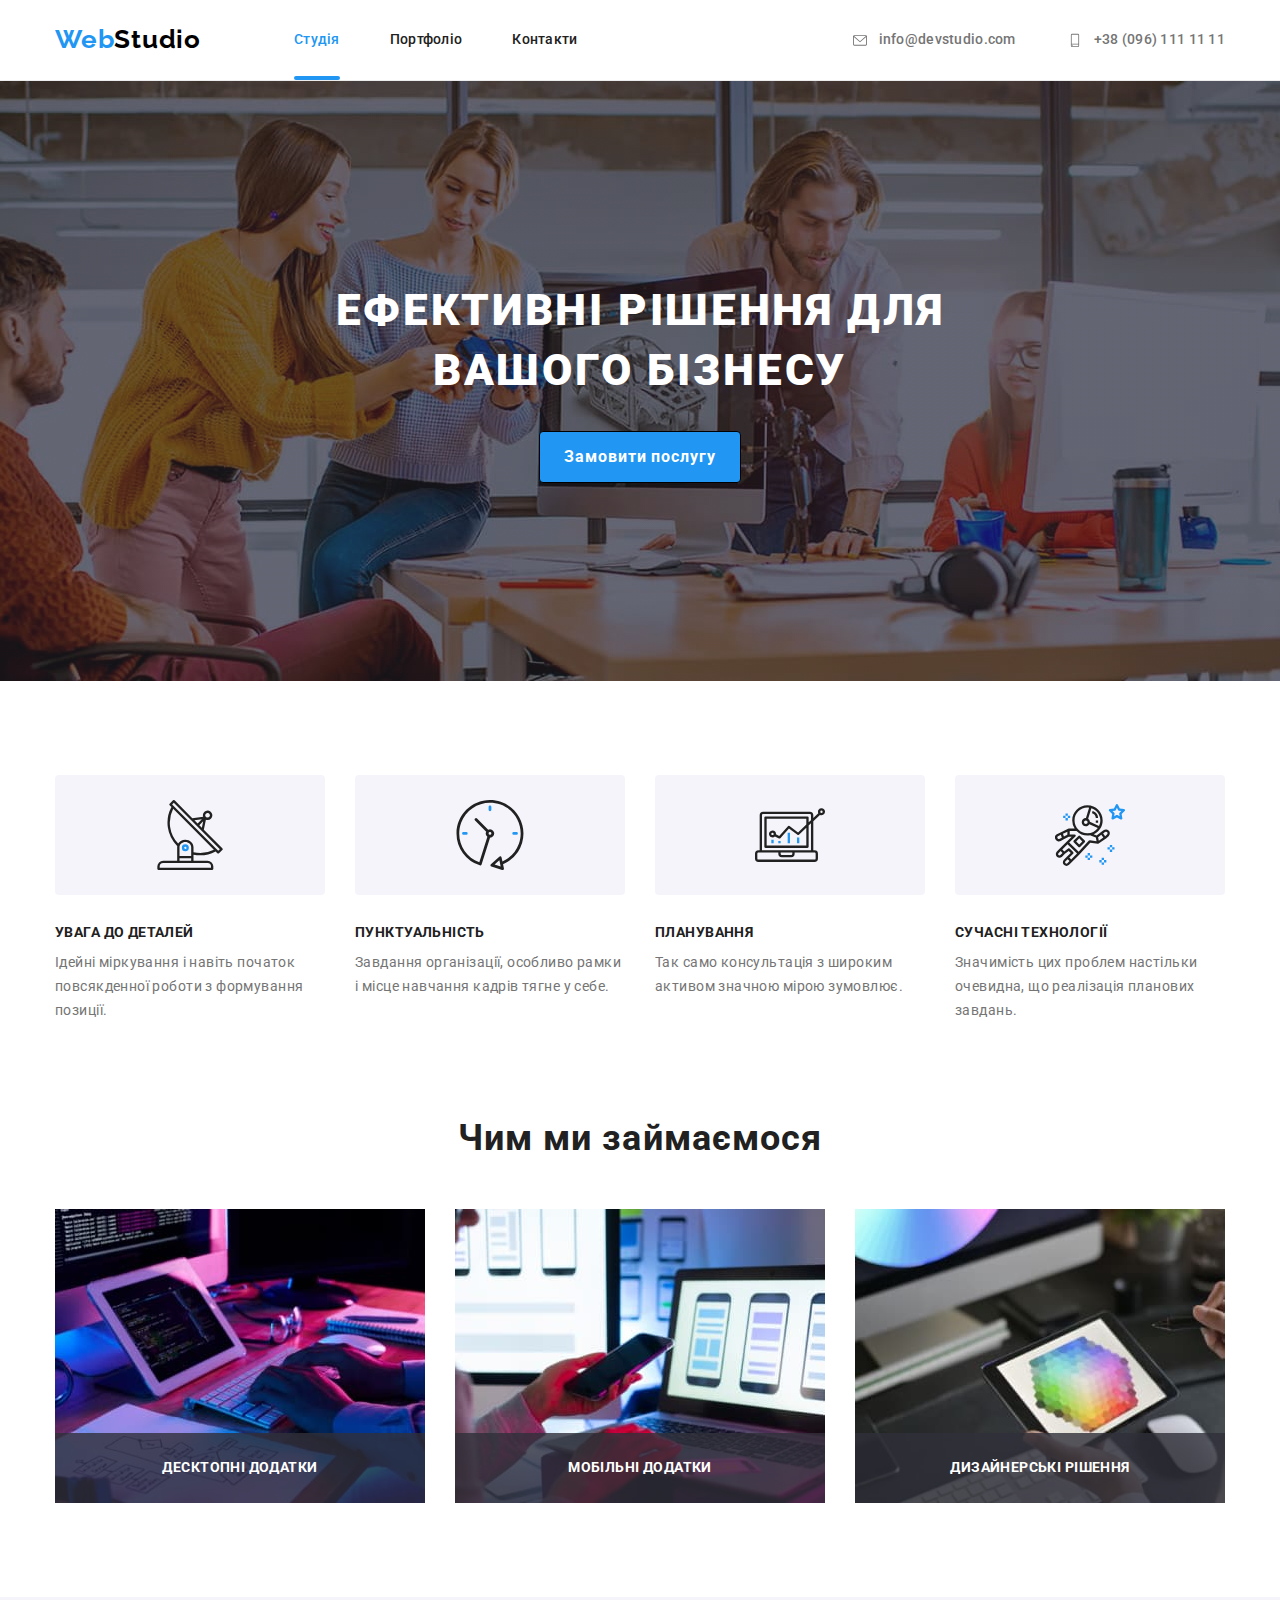
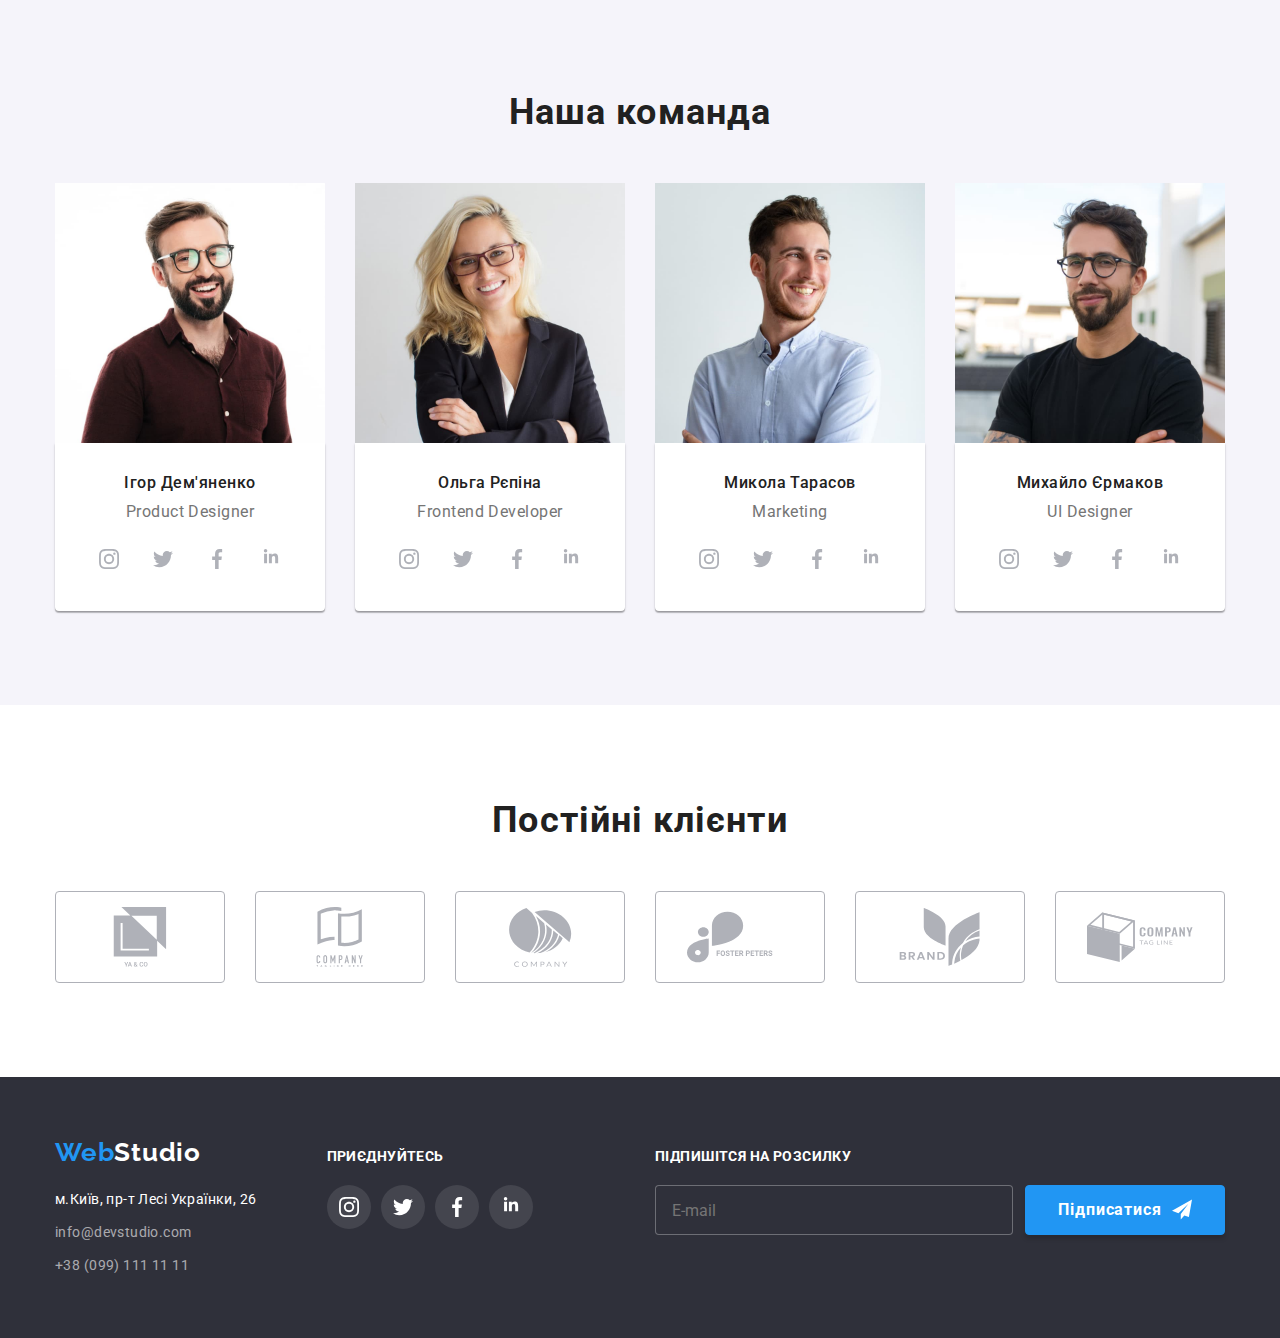
==== commit 0594cf10: "mentors-check1" ====
--- a/index.html
+++ b/index.html
@@ -160,7 +160,7 @@
                 <p class="our-team__about" lang="en">Product Designer</p>
                 <ul class="our-team__soc-list list">
                     <li class="our-team__soc-items">
-                      <a href="#" class="team-soc-link link">
+                      <a href="#" class="our-team__soc-link link">
                         <svg
                           width="20"
                           height="20">
@@ -509,9 +509,9 @@
         
         <form class="modal-form">
             <div class="modal__item">
-              <label class="modal__label-name">Ім'я</label>
+              <label for="name" class="modal__label-name">Ім'я</label>
                 <div class="modal__input-field">
-                  <input type="text" class="modal__input" name="name">
+                  <input type="text" class="modal__input" name="name" id="name">
                   <svg class="modal__icon" width="18" height="18" >
                     <use href="./images/icons.svg#icon-person-modal"/>
                   </svg>
@@ -519,9 +519,9 @@
             </div>
             
             <div class="modal__item">
-              <label class="modal__label-name">Телефон</label>
+              <label for="tel" class="modal__label-name">Телефон</label>
                 <div class="modal__input-field">
-                  <input type="tel" class="modal__input" name="tel">
+                  <input type="tel" class="modal__input" name="tel" id="tel">
                   <svg class="modal__icon" width="18" height="18" >
                     <use href="./images/icons.svg#icon-phone-modal"/>
                   </svg>
@@ -529,9 +529,9 @@
             </div>
             
             <div class="modal__item">
-              <label class="modal__label-name">Пошта</label>
+              <label for="email" class="modal__label-name">Пошта</label>
                 <div class="modal__input-field">
-                  <input type="email" class="modal__input" name="email">
+                  <input type="email" class="modal__input" name="email" id="email">
                   <svg class="modal__icon" width="18" height="18" >
                     <use href="./images/icons.svg#icon-email-modal"/>
                   </svg>
@@ -539,8 +539,8 @@
             </div>
                       
             <div class="modal__item no-margin">
-                <label class="modal__label-name">Коментар</label>
-                  <textarea name="comment" class="modal__comment" placeholder="Введіть текст"></textarea>
+                <label for="comment" class="modal__label-name">Коментар</label>
+                  <textarea id="comment" name="comment" class="modal__comment" placeholder="Введіть текст"></textarea>
             </div>
 
           <div class="modal__condition">
--- a/css/main.min.css
+++ b/css/main.min.css
@@ -1 +1 @@
-:root{--primary-page-color: #ffffff;--secondary-page-color: #F5F4FA;--primary-text-color: #212121;--secondary-text-color: #757575;--active-text-color: #2196F3;--not-active-icon-color: #AFB1B8;--overlay-project-color: rgba(33, 150, 243, 0.9);--cubic-bezier-primary: cubic-bezier(0.4, 0, 0.2, 1)}h1,h2,h3,p,ul{margin:0}.link{text-decoration:none}.list{list-style-type:none;padding:0;margin:0}.nopadding{padding-bottom:-94px}body{background-color:var(--primary-page-color);color:var(--primary-text-color);font-family:Roboto,sans-serif}img{display:block;max-width:100%;height:auto}.container{width:1200px;margin:0 auto;padding:0 15px}.section{padding:94px 0px}.section.no-padding{padding-top:0px}.header{border-bottom:1px solid #ececec}.logo{padding-top:24px;padding-bottom:25px;font-family:Raleway,sans-serif;font-weight:700;font-size:26px;line-height:1.19;letter-spacing:.03em}.logo__web{color:var(--active-text-color)}.logo__studio{color:#000}.navigation{display:flex;align-items:center}.navigation__list{display:flex;margin-left:93px}.navigation__list .current{color:var(--active-text-color)}.navigation__list .item:not(:last-child){margin-right:50px}.navigation__list .link{color:inherit;padding:32px 0;display:block;font-weight:500;font-size:14px;line-height:1.14;letter-spacing:.02em;transition:color 250ms var(--cubic-bezier-primary)}.navigation__list .link:hover,.navigation__list .link:focus{color:var(--active-text-color)}.active{position:relative}.active.current::after{content:"";position:absolute;bottom:0px;display:block;width:100%;height:4px;background-color:var(--active-text-color);border-radius:4px}.contacts{display:flex;margin-left:auto}.contacts .item:not(:last-child){margin-right:50px}.contacts .link{margin-left:auto;padding:32px 0px;color:var(--secondary-text-color);font-weight:500;font-size:14px;line-height:1.14;letter-spacing:.02em;transition-property:color;transition-duration:250ms;transition-timing-function:var(--cubic-bezier-primary)}.contacts .link:hover,.contacts .link:focus{color:var(--active-text-color)}.contacts__icons{fill:currentColor;margin-right:10px}.contacts__link{display:flex;align-items:center}.hero{padding:200px 0;margin:0 auto;max-width:1600px;max-height:600px;text-align:center;background-color:#c4c4c4;background-image:linear-gradient(rgba(47, 48, 58, 0.4), rgba(47, 48, 58, 0.4)),url("../images/hero.jpg");background-repeat:no-repeat;background-position:center;background-size:cover;background-position:center}.hero__title{width:696px;margin:0 auto 30px;color:#fff;font-weight:900;font-size:44px;line-height:1.36;text-align:center;letter-spacing:.06em;text-transform:uppercase}.hero__btn{padding:10px 24px;background-color:#2196f3;color:#fff;cursor:pointer;font-family:inherit;font-weight:700;font-size:16px;line-height:1.88;letter-spacing:.06em;border:1px solid #000;border-radius:4px}.skills__list{display:flex}.skills__list .item:not(:last-child){margin-right:30px}.skills__icon{margin-bottom:30px;display:flex;width:270px;height:120px;background-color:var(--secondary-page-color);border-radius:4px;justify-content:center;align-items:center}.skills__title{margin-bottom:10px;font-weight:700;font-size:14px;line-height:1.14;letter-spacing:.03em;text-transform:uppercase}.skills__about{color:var(--secondary-text-color);font-size:14px;line-height:1.71;letter-spacing:.03em}.our-work__list{display:flex;flex-wrap:wrap;gap:30px}.our-work__list .item{flex-basis:calc(100% - 60px)/3}.our-work__title{margin-bottom:50px;font-weight:700;font-size:36px;line-height:1.17;text-align:center;letter-spacing:.03em}.our-work__img-box{display:flex;position:relative}.our-work__label{position:absolute;width:100%;height:70px;bottom:0;padding-top:27px;padding-bottom:27px;color:#fff;background-color:rgba(47,48,58,.8);font-weight:700;font-size:14px;line-height:1.14;text-align:center;letter-spacing:.03em;text-transform:uppercase}.our-team{background-color:var(--secondary-page-color)}.our-team__title{margin-bottom:50px;font-weight:700;font-size:36px;line-height:1.17;text-align:center;letter-spacing:.03em}.our-team__list{display:flex;flex-wrap:wrap;gap:30px}.our-team__list .item{flex-basis:calc(100% - 90px)/4}.our-team__member{padding-top:30px;padding-bottom:30px;background-color:var(--primary-page-color);box-shadow:0px 1px 3px rgba(0,0,0,.12),0px 1px 1px rgba(0,0,0,.14),0px 2px 1px rgba(0,0,0,.2);border-radius:0px 0px 4px 4px}.our-team__name{margin-bottom:10px;font-weight:500;font-size:16px;line-height:1.19;letter-spacing:.03em;text-align:center}.our-team__about{color:var(--secondary-text-color);font-size:16px;line-height:1.19;letter-spacing:.03em;text-align:center;margin-bottom:16px}.our-team__soc-list{display:flex;justify-content:center;align-items:center}.our-team__soc-items{width:44px;height:44px}.our-team__soc-items:not(:last-child){margin-right:10px}.our-team__soc-link{fill:var(--not-active-icon-color);display:flex;width:100%;height:100%;border-radius:50%;justify-content:center;align-items:center;transition-property:fill,background-color;transition-duration:250ms;transition-timing-function:var(--cubic-bezier-primary)}.our-team__soc-link:hover,.our-team__soc-link:focus{fill:#fff;background-color:var(--active-text-color)}.client__title{margin-bottom:50px;font-weight:700;font-size:36px;line-height:1.17;text-align:center;letter-spacing:.03em}.client__list{display:flex;margin-right:auto;margin-left:auto}.client__item:not(:last-child){margin-right:30px}.client__link{width:170px;height:92px;display:flex;fill:var(--not-active-icon-color);align-items:center;justify-content:center;border:#afb1b8 1px solid;border-radius:4px;transition-property:fill,border-color;transition-duration:250ms;transition-timing-function:var(--cubic-bezier-primary)}.client__link:hover,.client__link:focus{fill:var(--active-text-color);border-color:var(--active-text-color)}.footer{padding-bottom:60px;padding-top:60px;background-color:#2f303a}.footer .footer__blocks{display:flex;align-items:baseline}.logo-footer{margin-bottom:20px;display:inline-block;font-family:Raleway,sans-serif;font-weight:700;font-size:26px;line-height:1.19;letter-spacing:.03em}.logo__footer{color:#fff}.logo__web{color:var(--active-text-color)}.footer__contacts{display:flex;flex-direction:column;gap:9px}.footer__contacts .footer__adress{color:#fff;font-size:14px;line-height:1.71;letter-spacing:.03em;transition:color 250ms var(--cubic-bezier-primary)}.footer__contacts .footer__adress:hover,.footer__contacts .footer__adress:focus{color:var(--active-text-color)}.footer__contacts .footer__contact{color:rgba(255,255,255,.6);font-size:14px;line-height:1.71;letter-spacing:.03em;transition:color 250ms var(--cubic-bezier-primary)}.footer__contacts .footer__contact:hover,.footer__contacts .footer__contact:focus{color:var(--active-text-color)}.footer-soc-links{margin-left:70px}.footer-soc-links__items{width:44px;height:44px}.footer-soc-links__items:not(:last-child){margin-right:10px}.footer-soc-links__link{fill:#fff;background-color:rgba(255,255,255,.1);display:flex;width:100%;height:100%;border-radius:50%;justify-content:center;align-items:center;transition:background-color 250ms var(--cubic-bezier-primary)}.footer-soc-links__link:hover,.footer-soc-links__link:focus{background-color:var(--active-text-color)}.footer-soc-links__list{display:flex;justify-content:center;align-items:center}.footer-soc-links__title{margin-bottom:20px;font-weight:700;font-size:14px;line-height:1.14;letter-spacing:.03em;text-transform:uppercase;color:#fff}.footer-email{margin-left:auto}.footer-email__title{margin-bottom:20px;font-weight:700;font-size:14px;line-height:1.14;letter-spacing:.03em;text-transform:uppercase;color:#fff}.footer-email__join{display:flex}.footer-email__button{display:flex;align-items:center;justify-content:center;width:200px;height:50px;margin-left:12px;cursor:pointer;font-weight:700;font-size:16px;line-height:1.88;letter-spacing:.06em;color:#fff;background-color:var(--active-text-color);border:1px solid var(--active-text-color);box-shadow:0px 4px 4px rgba(0,0,0,.15);border-radius:4px}.footer-email__button .join-icon{padding-left:10px}.footer-email__input{width:358px;height:50px;padding-left:16px;background-color:#2f303a;color:#fff;border:1px solid rgba(255,255,255,.3);border-radius:4px}.backdrop{position:fixed;top:0px;left:0px;width:100%;height:100%;background-color:rgba(0,0,0,.2);opacity:1;transition:opacity 250ms var(--cubic-bezier-primary)}.backdrop.is-hidden{opacity:0;pointer-events:none}.backdrop.is-hidden.is-hidden .modal{transform:translate(-50%, -50%) scale(0.1)}.modal{position:absolute;width:528px;height:581px;background-color:#fff;padding:40px;box-shadow:0px 1px 3px rgba(0,0,0,.12),0px 1px 1px rgba(0,0,0,.14),0px 2px 1px rgba(0,0,0,.2);border-radius:4px;top:50%;left:50%;transform:translate(-50%, -50%) scale(1);transition:transform 250ms var(--cubic-bezier-primary)}.modal__button-close{position:absolute;right:8px;top:8px;width:30px;height:30px;border:1px solid rgba(0,0,0,.1);border-radius:50%;background-color:rgba(0,0,0,0);cursor:pointer;transition:fill 250ms var(--cubic-bezier-primary)}.modal__button-close:hover,.modal__button-close:focus{fill:var(--active-text-color)}.modal__icon-close{width:100%;height:100%}.modal__title{color:var(--primary-text-color);font-weight:700;font-size:20px;line-height:1.15;text-align:center;letter-spacing:.03em;margin-bottom:12px}.modal__item{margin-bottom:10px}.modal__item.no-margin{margin-bottom:0px}.modal__input{width:100%;height:40px;padding-left:42px;border:1px solid rgba(33,33,33,.2);border-radius:4px;outline:1px var(--active-text-color);transition:border-color 250ms var(--cubic-bezier-primary)}.modal__input:hover,.modal__input:focus{border-color:var(--active-text-color)}.modal__input:focus+.modal__icon{fill:var(--active-text-color)}.modal__input:focus+.modal__icon:hover+.modal_icon{fill:var(--active-text-color)}.modal__icon{position:absolute;top:50%;left:12px;transform:translateY(-50%);transition:fill 250ms var(--cubic-bezier-primary)}.modal__label-name{display:block;font-weight:400;font-size:12px;line-height:1.17;letter-spacing:.01em;margin-bottom:4px;color:var(--secondary-text-color)}.modal__input-field{position:relative}.modal__comment{display:block;width:100%;height:120px;padding:12px 16px;border:1px solid rgba(33,33,33,.2);border-radius:4px;resize:none;outline:1px var(--active-text-color);transition:border-color 250ms var(--cubic-bezier-primary)}.modal__comment:hover,.modal__comment:focus{border-color:var(--active-text-color)}.modal__condition{margin-top:20px;margin-bottom:30px}.modal__condition-label{display:flex;align-items:center;justify-content:center;cursor:pointer;font-size:14px;line-height:1.71;letter-spacing:.03em;color:var(--secondary-text-color)}.modal__condition-link{margin-left:7px;color:var(--active-text-color);border-bottom:1px solid var(--active-text-color)}.modal__condition-input{position:absolute;width:0px;height:0px}.modal__condition-input:focus+.modal__condition-label>.modal__condition-icon{border-color:var(--active-text-color)}.modal__condition-input:checked+.modal__condition-label>.modal__condition-icon{background-color:var(--active-text-color);border-color:var(--active-text-color)}.modal__condition-icon{display:flex;width:16px;height:15px;margin-right:7px;fill:#fff;align-items:center;justify-content:center;border:2px solid #000;border-radius:2px;transition:background-color 250ms var(--cubic-bezier-primary),border-color 250ms var(--cubic-bezier-primary)}.modal__submit-button{display:block;margin-left:auto;margin-right:auto;width:200px;height:50px;font-weight:700;font-size:16px;line-height:1.76;letter-spacing:.06em;cursor:pointer;color:#fff;background-color:var(--active-text-color);border-color:rgba(0,0,0,0);border-radius:4px;box-shadow:0px 4px 4px rgba(0,0,0,.15);transition:background-color 250ms var(--cubic-bezier-primary)}.modal__submit-button:hover,.modal__submit-button:focus{background:#188ce8;box-shadow:0px 4px 4px rgba(0,0,0,.15)}.filter{display:flex;justify-content:center;margin-bottom:50px}.filter .item:not(:last-child){margin-right:8px}.filter__btn{padding:6px 22px;background-color:#f5f4fa;border-radius:4px;border:none;cursor:pointer;font-family:inherit;color:var(--primary-text-color);font-weight:500;font-size:16px;line-height:1.62;text-align:center;letter-spacing:.03em;transition-property:background-color,box-shadow,color;transition-duration:250ms;transition-timing-function:var(--cubic-bezier-primary)}.filter__btn:hover,.filter__btn:focus{background-color:var(--active-text-color);color:#fff;box-shadow:0px 4px 4px rgba(0,0,0,.25)}.project-set{display:flex;flex-wrap:wrap;gap:30px}.project-set__link{display:block;color:var(--primary-text-color);transition:box-shadow 250ms var(--cubic-bezier-primary)}.project-set__link:hover{box-shadow:0px 4px 4px rgba(0,0,0,.25)}.project-set__link:hover:hover .project-set__overlay{transform:translateY(0)}.project-set__name{font-weight:700;font-size:18px;line-height:2;letter-spacing:.06em;margin-bottom:4px}.project-set__about{color:var(--secondary-text-color);font-size:16px;line-height:1.86;letter-spacing:.03em}.project-set__title{padding:20px 24px;border-right:1px solid #eee;border-bottom:1px solid #eee;border-left:1px solid #eee}.project-set__thumb{position:relative;overflow:hidden}.project-set__overlay{position:absolute;display:flex;width:100%;height:100%;top:0;transform:translateY(100%);background-color:var(--overlay-project-color);font-family:"Roboto";font-style:normal;font-weight:400;font-size:18px;line-height:1.65;letter-spacing:.03em;color:#fff;align-items:center;justify-content:center;transition-property:transform;transition-duration:250ms;transition-timing-function:var(--cubic-bezier-primary)}.project-set__overlay-text{width:322px}/*# sourceMappingURL=main.min.css.map */+:root{--primary-page-color: #ffffff;--secondary-page-color: #F5F4FA;--primary-text-color: #212121;--secondary-text-color: #757575;--active-text-color: #2196F3;--not-active-icon-color: #AFB1B8;--overlay-project-color: rgba(33, 150, 243, 0.9);--cubic-bezier-primary: cubic-bezier(0.4, 0, 0.2, 1)}h1,h2,h3,p,ul{margin:0}.link{text-decoration:none}.list{list-style-type:none;padding:0;margin:0}.nopadding{padding-bottom:-94px}body{background-color:var(--primary-page-color);color:var(--primary-text-color);font-family:Roboto,sans-serif}img{display:block;max-width:100%;height:auto}.container{width:1200px;margin:0 auto;padding:0 15px}.section{padding:94px 0px}.section.no-padding{padding-top:0px}.header{border-bottom:1px solid #ececec}.logo{padding-top:24px;padding-bottom:25px;font-family:Raleway,sans-serif;font-weight:700;font-size:26px;line-height:1.19;letter-spacing:.03em}.logo__web{color:var(--active-text-color)}.logo__studio{color:#000}.navigation{display:flex;align-items:center}.navigation__list{display:flex;margin-left:93px}.navigation__list .current.link{color:var(--active-text-color)}.navigation__list .item:not(:last-child){margin-right:50px}.navigation__list .link{color:inherit;padding:32px 0;display:block;font-weight:500;font-size:14px;line-height:1.14;letter-spacing:.02em;transition:color 250ms var(--cubic-bezier-primary)}.navigation__list .link:hover,.navigation__list .link:focus{color:var(--active-text-color)}.active{position:relative}.active.current::after{content:"";position:absolute;bottom:0px;display:block;width:100%;height:4px;background-color:var(--active-text-color);border-radius:4px}.contacts{display:flex;margin-left:auto}.contacts .item:not(:last-child){margin-right:50px}.contacts .link{margin-left:auto;padding:32px 0px;color:var(--secondary-text-color);font-weight:500;font-size:14px;line-height:1.14;letter-spacing:.02em;transition-property:color;transition-duration:250ms;transition-timing-function:var(--cubic-bezier-primary)}.contacts .link:hover,.contacts .link:focus{color:var(--active-text-color)}.contacts__icons{fill:currentColor;margin-right:10px}.contacts__link{display:flex;align-items:center}.hero{padding:200px 0;margin:0 auto;max-width:1600px;max-height:600px;text-align:center;background-color:#c4c4c4;background-image:linear-gradient(rgba(47, 48, 58, 0.4), rgba(47, 48, 58, 0.4)),url("../images/hero.jpg");background-repeat:no-repeat;background-position:center;background-size:cover;background-position:center}.hero__title{width:696px;margin:0 auto 30px;color:#fff;font-weight:900;font-size:44px;line-height:1.36;text-align:center;letter-spacing:.06em;text-transform:uppercase}.hero__btn{padding:10px 24px;background-color:#2196f3;color:#fff;cursor:pointer;font-family:inherit;font-weight:700;font-size:16px;line-height:1.88;letter-spacing:.06em;border:1px solid #000;border-radius:4px}.skills__list{display:flex}.skills__list .item:not(:last-child){margin-right:30px}.skills__icon{margin-bottom:30px;display:flex;width:270px;height:120px;background-color:var(--secondary-page-color);border-radius:4px;justify-content:center;align-items:center}.skills__title{margin-bottom:10px;font-weight:700;font-size:14px;line-height:1.14;letter-spacing:.03em;text-transform:uppercase}.skills__about{color:var(--secondary-text-color);font-size:14px;line-height:1.71;letter-spacing:.03em}.our-work__list{display:flex;flex-wrap:wrap;gap:30px}.our-work__list .item{flex-basis:calc(100% - 60px)/3}.our-work__title{margin-bottom:50px;font-weight:700;font-size:36px;line-height:1.17;text-align:center;letter-spacing:.03em}.our-work__img-box{display:flex;position:relative}.our-work__label{position:absolute;width:100%;height:70px;bottom:0;padding-top:27px;padding-bottom:27px;color:#fff;background-color:rgba(47,48,58,.8);font-weight:700;font-size:14px;line-height:1.14;text-align:center;letter-spacing:.03em;text-transform:uppercase}.our-team{background-color:var(--secondary-page-color)}.our-team__title{margin-bottom:50px;font-weight:700;font-size:36px;line-height:1.17;text-align:center;letter-spacing:.03em}.our-team__list{display:flex;flex-wrap:wrap;gap:30px}.our-team__list .item{flex-basis:calc(100% - 90px)/4}.our-team__member{padding-top:30px;padding-bottom:30px;background-color:var(--primary-page-color);box-shadow:0px 1px 3px rgba(0,0,0,.12),0px 1px 1px rgba(0,0,0,.14),0px 2px 1px rgba(0,0,0,.2);border-radius:0px 0px 4px 4px}.our-team__name{margin-bottom:10px;font-weight:500;font-size:16px;line-height:1.19;letter-spacing:.03em;text-align:center}.our-team__about{color:var(--secondary-text-color);font-size:16px;line-height:1.19;letter-spacing:.03em;text-align:center;margin-bottom:16px}.our-team__soc-list{display:flex;justify-content:center;align-items:center}.our-team__soc-items{width:44px;height:44px}.our-team__soc-items:not(:last-child){margin-right:10px}.our-team__soc-link{fill:var(--not-active-icon-color);display:flex;width:100%;height:100%;border-radius:50%;justify-content:center;align-items:center;transition-property:fill,background-color;transition-duration:250ms;transition-timing-function:var(--cubic-bezier-primary)}.our-team__soc-link:hover,.our-team__soc-link:focus{fill:#fff;background-color:var(--active-text-color)}.client__title{margin-bottom:50px;font-weight:700;font-size:36px;line-height:1.17;text-align:center;letter-spacing:.03em}.client__list{display:flex;margin-right:auto;margin-left:auto}.client__item:not(:last-child){margin-right:30px}.client__link{width:170px;height:92px;display:flex;fill:var(--not-active-icon-color);align-items:center;justify-content:center;border:#afb1b8 1px solid;border-radius:4px;transition-property:fill,border-color;transition-duration:250ms;transition-timing-function:var(--cubic-bezier-primary)}.client__link:hover,.client__link:focus{fill:var(--active-text-color);border-color:var(--active-text-color)}.footer{padding-bottom:60px;padding-top:60px;background-color:#2f303a}.footer .footer__blocks{display:flex;align-items:baseline}.logo-footer{margin-bottom:20px;display:inline-block;font-family:Raleway,sans-serif;font-weight:700;font-size:26px;line-height:1.19;letter-spacing:.03em}.logo__footer{color:#fff}.logo__web{color:var(--active-text-color)}.footer__contacts{display:flex;flex-direction:column;gap:9px}.footer__contacts .footer__adress{color:#fff;font-size:14px;line-height:1.71;letter-spacing:.03em;transition:color 250ms var(--cubic-bezier-primary)}.footer__contacts .footer__adress:hover,.footer__contacts .footer__adress:focus{color:var(--active-text-color)}.footer__contacts .footer__contact{color:rgba(255,255,255,.6);font-size:14px;line-height:1.71;letter-spacing:.03em;transition:color 250ms var(--cubic-bezier-primary)}.footer__contacts .footer__contact:hover,.footer__contacts .footer__contact:focus{color:var(--active-text-color)}.footer-soc-links{margin-left:70px}.footer-soc-links__items{width:44px;height:44px}.footer-soc-links__items:not(:last-child){margin-right:10px}.footer-soc-links__link{fill:#fff;background-color:rgba(255,255,255,.1);display:flex;width:100%;height:100%;border-radius:50%;justify-content:center;align-items:center;transition:background-color 250ms var(--cubic-bezier-primary)}.footer-soc-links__link:hover,.footer-soc-links__link:focus{background-color:var(--active-text-color)}.footer-soc-links__list{display:flex;justify-content:center;align-items:center}.footer-soc-links__title{margin-bottom:20px;font-weight:700;font-size:14px;line-height:1.14;letter-spacing:.03em;text-transform:uppercase;color:#fff}.footer-email{margin-left:auto}.footer-email__title{margin-bottom:20px;font-weight:700;font-size:14px;line-height:1.14;letter-spacing:.03em;text-transform:uppercase;color:#fff}.footer-email__join{display:flex}.footer-email__button{display:flex;align-items:center;justify-content:center;width:200px;height:50px;margin-left:12px;cursor:pointer;font-weight:700;font-size:16px;line-height:1.88;letter-spacing:.06em;color:#fff;background-color:var(--active-text-color);border:1px solid var(--active-text-color);box-shadow:0px 4px 4px rgba(0,0,0,.15);border-radius:4px}.footer-email__button .join-icon{padding-left:10px}.footer-email__input{width:358px;height:50px;padding-left:16px;background-color:#2f303a;color:#fff;border:1px solid rgba(255,255,255,.3);border-radius:4px}.backdrop{position:fixed;top:0px;left:0px;width:100%;height:100%;background-color:rgba(0,0,0,.2);opacity:1;transition:opacity 250ms var(--cubic-bezier-primary)}.backdrop.is-hidden{opacity:0;pointer-events:none}.backdrop.is-hidden.is-hidden .modal{transform:translate(-50%, -50%) scale(0.1)}.modal{position:absolute;width:528px;height:581px;background-color:#fff;padding:40px;box-shadow:0px 1px 3px rgba(0,0,0,.12),0px 1px 1px rgba(0,0,0,.14),0px 2px 1px rgba(0,0,0,.2);border-radius:4px;top:50%;left:50%;transform:translate(-50%, -50%) scale(1);transition:transform 250ms var(--cubic-bezier-primary)}.modal__button-close{position:absolute;right:8px;top:8px;width:30px;height:30px;border:1px solid rgba(0,0,0,.1);border-radius:50%;background-color:rgba(0,0,0,0);cursor:pointer;transition:fill 250ms var(--cubic-bezier-primary)}.modal__button-close:hover,.modal__button-close:focus{fill:var(--active-text-color)}.modal__icon-close{width:100%;height:100%}.modal__title{color:var(--primary-text-color);font-weight:700;font-size:20px;line-height:1.15;text-align:center;letter-spacing:.03em;margin-bottom:12px}.modal__item{margin-bottom:10px}.modal__item.no-margin{margin-bottom:0px}.modal__input{width:100%;height:40px;padding-left:42px;border:1px solid rgba(33,33,33,.2);border-radius:4px;outline:1px var(--active-text-color);transition:border-color 250ms var(--cubic-bezier-primary)}.modal__input:hover,.modal__input:focus{border-color:var(--active-text-color)}.modal__input:focus+.modal__icon{fill:var(--active-text-color)}.modal__input:focus+.modal__icon:hover+.modal_icon{fill:var(--active-text-color)}.modal__icon{position:absolute;top:50%;left:12px;transform:translateY(-50%);transition:fill 250ms var(--cubic-bezier-primary)}.modal__label-name{display:block;font-weight:400;font-size:12px;line-height:1.17;letter-spacing:.01em;margin-bottom:4px;color:var(--secondary-text-color)}.modal__input-field{position:relative}.modal__comment{display:block;width:100%;height:120px;padding:12px 16px;border:1px solid rgba(33,33,33,.2);border-radius:4px;resize:none;outline:1px var(--active-text-color);transition:border-color 250ms var(--cubic-bezier-primary)}.modal__comment:hover,.modal__comment:focus{border-color:var(--active-text-color)}.modal__condition{margin-top:20px;margin-bottom:30px}.modal__condition-label{display:flex;align-items:center;justify-content:center;cursor:pointer;font-size:14px;line-height:1.71;letter-spacing:.03em;color:var(--secondary-text-color)}.modal__condition-link{margin-left:7px;color:var(--active-text-color);border-bottom:1px solid var(--active-text-color)}.modal__condition-input{position:absolute;width:0px;height:0px}.modal__condition-input:focus+.modal__condition-label>.modal__condition-icon{border-color:var(--active-text-color)}.modal__condition-input:checked+.modal__condition-label>.modal__condition-icon{background-color:var(--active-text-color);border-color:var(--active-text-color)}.modal__condition-icon{display:flex;width:16px;height:15px;margin-right:7px;fill:#fff;align-items:center;justify-content:center;border:2px solid #000;border-radius:2px;transition:background-color 250ms var(--cubic-bezier-primary),border-color 250ms var(--cubic-bezier-primary)}.modal__submit-button{display:block;margin-left:auto;margin-right:auto;width:200px;height:50px;font-weight:700;font-size:16px;line-height:1.76;letter-spacing:.06em;cursor:pointer;color:#fff;background-color:var(--active-text-color);border-color:rgba(0,0,0,0);border-radius:4px;box-shadow:0px 4px 4px rgba(0,0,0,.15);transition:background-color 250ms var(--cubic-bezier-primary)}.modal__submit-button:hover,.modal__submit-button:focus{background:#188ce8;box-shadow:0px 4px 4px rgba(0,0,0,.15)}.filter{display:flex;justify-content:center;margin-bottom:50px}.filter .item:not(:last-child){margin-right:8px}.filter__btn{padding:6px 22px;background-color:#f5f4fa;border-radius:4px;border:none;cursor:pointer;font-family:inherit;color:var(--primary-text-color);font-weight:500;font-size:16px;line-height:1.62;text-align:center;letter-spacing:.03em;transition-property:background-color,box-shadow,color;transition-duration:250ms;transition-timing-function:var(--cubic-bezier-primary)}.filter__btn:hover,.filter__btn:focus{background-color:var(--active-text-color);color:#fff;box-shadow:0px 4px 4px rgba(0,0,0,.25)}.project-set{display:flex;flex-wrap:wrap;gap:30px}.project-set__link{display:block;color:var(--primary-text-color);transition:box-shadow 250ms var(--cubic-bezier-primary)}.project-set__link:hover{box-shadow:0px 4px 4px rgba(0,0,0,.25)}.project-set__link:hover:hover .project-set__overlay{transform:translateY(0)}.project-set__name{font-weight:700;font-size:18px;line-height:2;letter-spacing:.06em;margin-bottom:4px}.project-set__about{color:var(--secondary-text-color);font-size:16px;line-height:1.86;letter-spacing:.03em}.project-set__title{padding:20px 24px;border-right:1px solid #eee;border-bottom:1px solid #eee;border-left:1px solid #eee}.project-set__thumb{position:relative;overflow:hidden}.project-set__overlay{position:absolute;display:flex;width:100%;height:100%;top:0;transform:translateY(100%);background-color:var(--overlay-project-color);font-family:"Roboto";font-style:normal;font-weight:400;font-size:18px;line-height:1.65;letter-spacing:.03em;color:#fff;align-items:center;justify-content:center;transition-property:transform;transition-duration:250ms;transition-timing-function:var(--cubic-bezier-primary)}.project-set__overlay-text{width:322px}/*# sourceMappingURL=main.min.css.map */